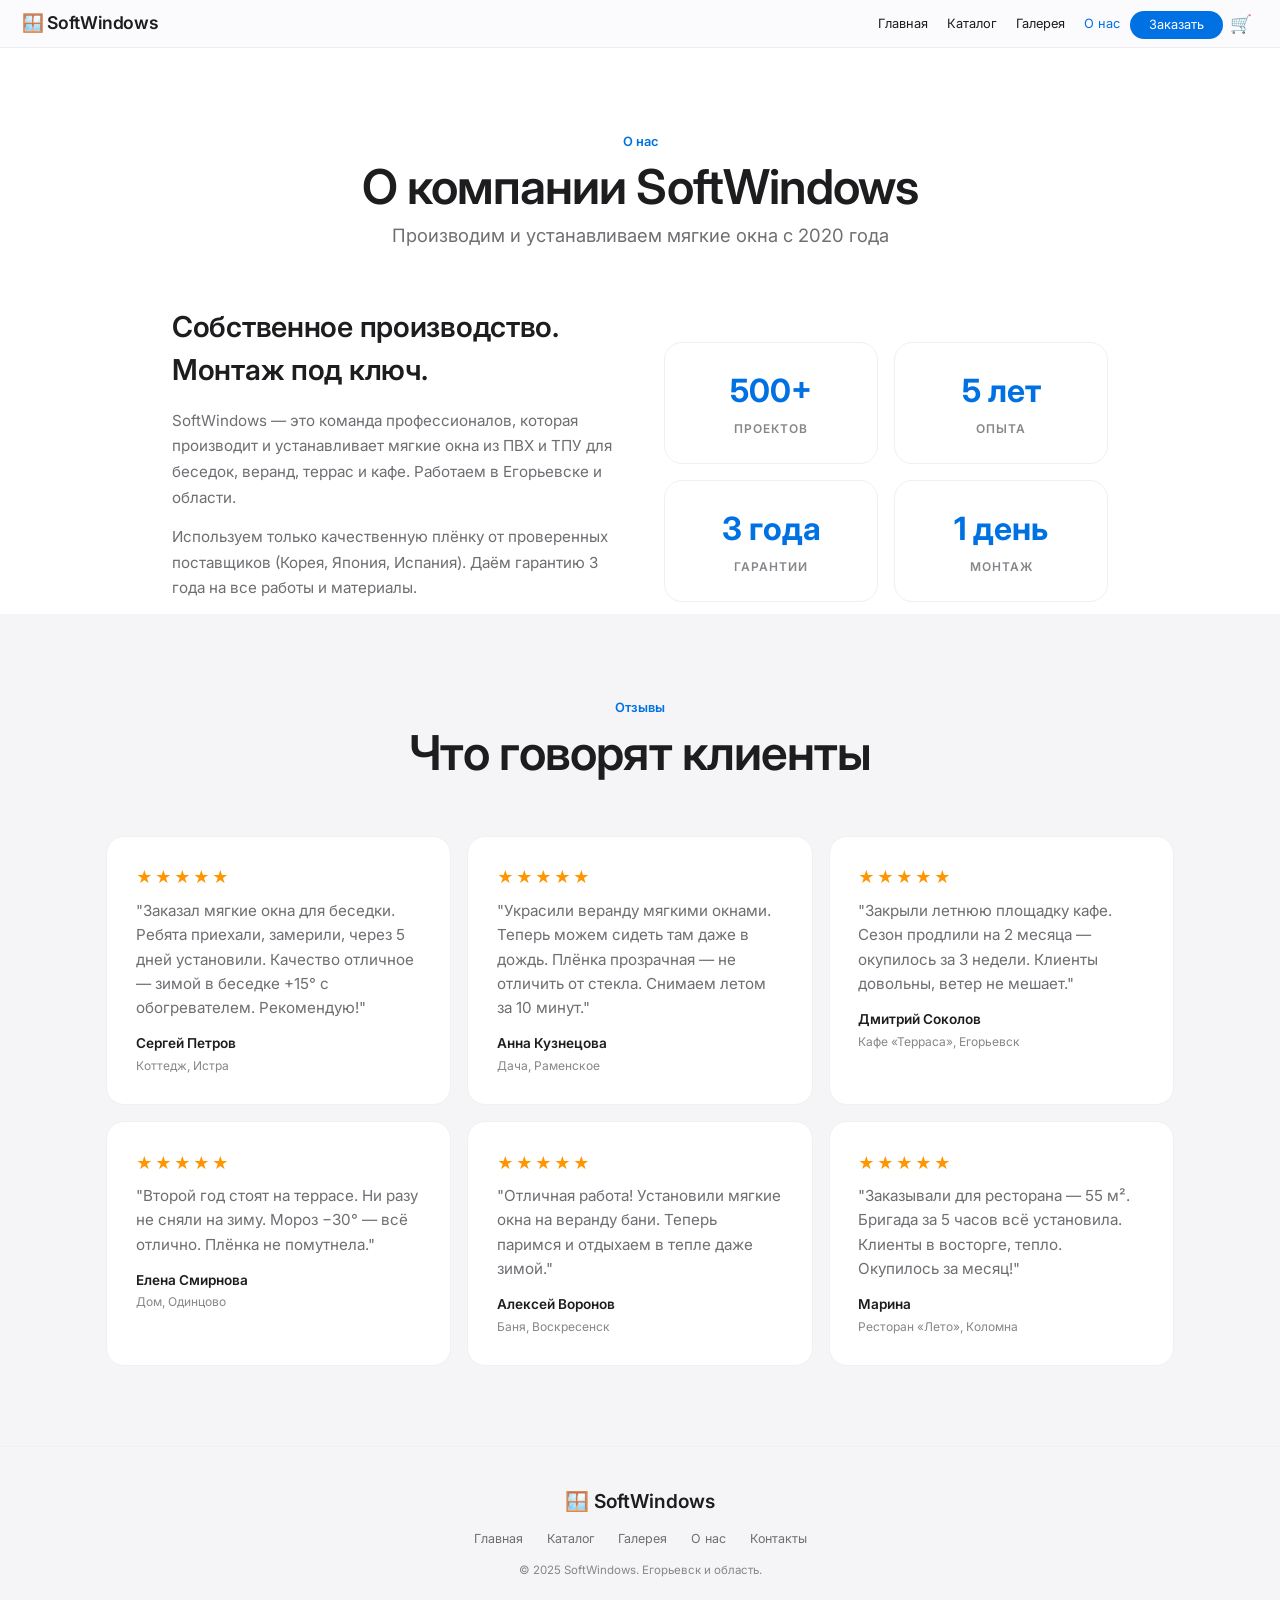
==== about.html @ 047ba8e4 "Add files via upload" ====
<!DOCTYPE html>
<html lang="ru">
<head>
<meta charset="UTF-8">
<meta name="viewport" content="width=device-width, initial-scale=1.0">
<meta name="description" content="SoftWindows — производство и монтаж мягких окон. Егорьевск и область. 5 лет опыта, 500+ проектов.">
<title>О нас — SoftWindows</title>
<link rel="stylesheet" href="css/style.css">
</head>
<body>
<div class="admin-bar" id="adminBar"><span>🔐 Админ</span><button class="abtn" onclick="exportData()">💾 Сохранить</button><button class="abtn" onclick="importData()">📂 Загрузить</button><button class="abtn red" onclick="toggleAdmin()">Выход</button></div>
<nav class="nav" id="navbar">
<div class="nav-logo" onclick="logoClick()">🪟 SoftWindows</div>
<ul class="nav-links" id="navLinks">
<li><a href="index.html" data-page="home">Главная</a></li>
<li><a href="catalog.html" data-page="catalog">Каталог</a></li>
<li><a href="gallery.html" data-page="gallery">Галерея</a></li>
<li><a href="about.html" data-page="about" class="active">О нас</a></li>
<li><a href="contact.html" data-page="contact" class="nav-cta">Заказать</a></li>
<li><button class="cart-icon" onclick="openCart()">🛒<span class="cart-count" id="cartCount">0</span></button></li>
</ul>
<button class="burger" id="burger" onclick="toggleMenu()"><span></span><span></span><span></span></button>
</nav>
<main>
<div class="section-head" style="padding-top:80px">
<p class="section-tag">О нас</p>
<h2 class="section-title">О компании SoftWindows</h2>
<p class="section-sub">Производим и устанавливаем мягкие окна с 2020 года</p>
</div>
<div class="about-container">
<div class="about-text">
<h3>Собственное производство. Монтаж под ключ.</h3>
<p>SoftWindows — это команда профессионалов, которая производит и устанавливает мягкие окна из ПВХ и ТПУ для беседок, веранд, террас и кафе. Работаем в Егорьевске и области.</p>
<p>Используем только качественную плёнку от проверенных поставщиков (Корея, Япония, Испания). Даём гарантию 3 года на все работы и материалы.</p>
</div>
<div class="about-stats">
<div class="stat-card"><span class="stat-number">500+</span><span class="stat-label">Проектов</span></div>
<div class="stat-card"><span class="stat-number">5 лет</span><span class="stat-label">Опыта</span></div>
<div class="stat-card"><span class="stat-number">3 года</span><span class="stat-label">Гарантии</span></div>
<div class="stat-card"><span class="stat-number">1 день</span><span class="stat-label">Монтаж</span></div>
</div>
</div>
<section class="section alt">
<div class="section-head"><p class="section-tag">Отзывы</p><h2 class="section-title">Что говорят клиенты</h2></div>
<div class="test-grid" id="testGrid"></div>
</section>
</main>
<footer>
<div class="footer-logo">🪟 SoftWindows</div>
<ul class="footer-links"><li><a href="index.html">Главная</a></li><li><a href="catalog.html">Каталог</a></li><li><a href="gallery.html">Галерея</a></li><li><a href="about.html">О нас</a></li><li><a href="contact.html">Контакты</a></li></ul>
<p class="footer-copy">© 2025 SoftWindows. Егорьевск и область.</p>
</footer>
<div class="cart-modal" id="cartModal" onclick="closeCartOutside(event)"><div class="cart-panel" onclick="event.stopPropagation()"><div class="cart-header"><h3>🛒 Корзина</h3><button class="cart-close" onclick="closeCart()">✕</button></div><div id="cartItems"></div><div class="cart-total"><span>Итого:</span><span class="cart-total-price" id="cartTotal">0 ₽</span></div><div class="cart-actions"><a href="contact.html" class="btn btn-blue" style="justify-content:center" onclick="closeCart()">Оформить</a><button class="btn btn-outline" style="justify-content:center" onclick="clearCart()">Очистить</button></div></div></div>
<script src="js/data.js"></script><script src="js/app.js"></script><script src="js/components.js"></script>
</body>
</html>
---- css/style.css ----
@import url('https://fonts.googleapis.com/css2?family=Inter:wght@300;400;500;600;700&display=swap');

:root {
    --bg: #ffffff;
    --bg-alt: #f5f5f7;
    --surface: #ffffff;
    --surface-alt: #fafafc;
    --blue: #0071e3;
    --blue-link: #0066cc;
    --blue-hover: #0077ed;
    --text: #1d1d1f;
    --text-secondary: #6e6e73;
    --text-tertiary: #86868b;
    --border: #d2d2d7;
    --border-light: #f0f0f0;
    --radius: 18px;
    --radius-sm: 12px;
    --radius-pill: 980px;
    --shadow: 0 4px 20px rgba(0,0,0,0.06);
    --shadow-lg: 0 12px 40px rgba(0,0,0,0.08);
    --transition: 0.3s cubic-bezier(0.4, 0, 0.6, 1);
}

* { margin: 0; padding: 0; box-sizing: border-box; }
html { scroll-behavior: smooth; }
body { font-family: -apple-system, BlinkMacSystemFont, "SF Pro Display", "SF Pro Text", "Inter", "Helvetica Neue", Helvetica, Arial, sans-serif; background: var(--bg); color: var(--text); line-height: 1.5; overflow-x: hidden; -webkit-font-smoothing: antialiased; }
img { max-width: 100%; }

/* NAV — Apple frosted glass */
.nav { position: fixed; top: 0; left: 0; width: 100%; z-index: 1000; height: 48px; background: rgba(251,251,253,0.8); backdrop-filter: saturate(1.8) blur(20px); -webkit-backdrop-filter: saturate(1.8) blur(20px); border-bottom: 1px solid rgba(0,0,0,0.05); display: flex; align-items: center; justify-content: space-between; padding: 0 22px; transition: all 0.3s; }
.nav-logo { font-size: 1.1rem; font-weight: 600; color: var(--text); text-decoration: none; cursor: pointer; user-select: none; letter-spacing: -0.02em; display: flex; align-items: center; gap: 0.4rem; }
.nav-links { display: flex; list-style: none; gap: 0; align-items: center; }
.nav-links a { color: var(--text); text-decoration: none; font-size: 0.8rem; font-weight: 400; padding: 0 0.6rem; cursor: pointer; transition: color 0.3s; background: none; border: none; font-family: inherit; line-height: 48px; }
.nav-links a:hover { color: var(--text-secondary); }
.nav-links a.active { color: var(--blue); }
.nav-cta { background: var(--blue) !important; color: #fff !important; border-radius: var(--radius-pill) !important; padding: 0.4rem 1.2rem !important; font-weight: 400 !important; line-height: 1.5 !important; transition: background 0.3s !important; }
.nav-cta:hover { background: var(--blue-hover) !important; }
.cart-icon { position: relative; cursor: pointer; font-size: 1.1rem; background: none; border: none; color: var(--text); padding: 0 0.4rem; }
.cart-count { position: absolute; top: -6px; right: -6px; width: 18px; height: 18px; background: var(--blue); color: #fff; border-radius: 50%; font-size: 0.65rem; font-weight: 600; display: none; align-items: center; justify-content: center; }
.cart-count.visible { display: flex; }
.burger { display: none; flex-direction: column; gap: 4px; cursor: pointer; background: none; border: none; }
.burger span { width: 22px; height: 2px; background: var(--text); display: block; border-radius: 1px; transition: 0.3s; }

/* ADMIN BAR */
.admin-bar { display: none; justify-content: center; gap: 0.8rem; padding: 0.5rem 1rem; background: var(--surface-alt); border-bottom: 1px solid var(--blue); flex-wrap: wrap; position: fixed; top: 0; left: 0; right: 0; z-index: 1001; }
.admin-bar.active { display: flex; }
.admin-bar span { font-size: 0.72rem; font-weight: 600; color: var(--blue); display: flex; align-items: center; }
.abtn { padding: 0.35rem 0.9rem; border-radius: var(--radius-pill); border: none; background: var(--blue); color: #fff; font-size: 0.7rem; font-weight: 500; cursor: pointer; font-family: inherit; transition: 0.3s; }
.abtn:hover { background: var(--blue-hover); transform: translateY(-1px); }
.abtn.red { background: #e01e2c; } .abtn.red:hover { background: #c01826; }
body.admin-open .nav { top: 44px; } body.admin-open main { padding-top: 92px; }

/* HERO — Apple style */
.hero { min-height: 100vh; display: flex; align-items: center; justify-content: center; text-align: center; background: var(--bg); padding: 48px 22px 60px; position: relative; overflow: hidden; }
.hero-content { max-width: 980px; z-index: 2; }
.hero h1 { font-size: clamp(2.5rem, 6vw, 5rem); font-weight: 600; letter-spacing: -0.02em; line-height: 1.05; margin-bottom: 0.8rem; }
.hero h1 .accent { color: var(--blue); }
.hero p { font-size: clamp(1.1rem, 2vw, 1.5rem); font-weight: 400; color: var(--text-secondary); max-width: 600px; margin: 0 auto 2rem; line-height: 1.4; }
.hero-btns { display: flex; gap: 1rem; justify-content: center; flex-wrap: wrap; }

/* BUTTONS — Apple pill style */
.btn { display: inline-flex; align-items: center; gap: 0.4rem; padding: 0.7rem 1.6rem; border-radius: var(--radius-pill); font-weight: 400; font-size: 0.95rem; text-decoration: none; cursor: pointer; transition: all 0.3s; border: none; font-family: inherit; }
.btn-blue { background: var(--blue); color: #fff; }
.btn-blue:hover { background: var(--blue-hover); transform: translateY(-1px); }
.btn-outline { background: transparent; color: var(--blue-link); border: 1px solid var(--blue-link); }
.btn-outline:hover { background: var(--blue-link); color: #fff; }
.btn-sm { padding: 0.45rem 1.1rem; font-size: 0.82rem; border-radius: var(--radius-pill); background: var(--blue); color: #fff; border: none; cursor: pointer; font-weight: 400; font-family: inherit; transition: 0.3s; }
.btn-sm:hover { background: var(--blue-hover); transform: translateY(-1px); }
.btn-sm.added { background: #34c759; }
.btn-danger { background: #e01e2c; color: #fff; padding: 0.3rem 0.8rem; font-size: 0.72rem; border: none; border-radius: var(--radius-pill); cursor: pointer; font-weight: 500; font-family: inherit; }
.btn-danger:hover { background: #c01826; }

/* SECTIONS */
main { padding-top: 48px; }
.section { padding: 80px 22px; }
.section.alt { background: var(--bg-alt); }
.section-head { text-align: center; margin-bottom: 56px; }
.section-tag { display: inline-block; font-size: 0.8rem; font-weight: 600; color: var(--blue); margin-bottom: 0.6rem; }
.section-title { font-size: clamp(2rem, 4vw, 3rem); font-weight: 600; letter-spacing: -0.02em; margin-bottom: 0.5rem; line-height: 1.1; }
.section-sub { font-size: 1.15rem; font-weight: 400; color: var(--text-secondary); max-width: 600px; margin: 0 auto; }

/* SERVICES — Apple card grid */
.services-grid { display: grid; grid-template-columns: repeat(auto-fit, minmax(300px, 1fr)); gap: 16px; max-width: 1068px; margin: 0 auto; }
.service-card { background: var(--surface); border-radius: var(--radius); padding: 2rem 1.5rem; transition: transform 0.4s, box-shadow 0.4s; border: 1px solid var(--border-light); }
.service-card:hover { transform: translateY(-4px); box-shadow: var(--shadow-lg); }
.service-icon { font-size: 2.5rem; margin-bottom: 1rem; display: block; }
.service-card h3 { font-size: 1.25rem; font-weight: 600; margin-bottom: 0.4rem; letter-spacing: -0.01em; }
.service-card p { font-size: 0.95rem; color: var(--text-secondary); line-height: 1.5; margin-bottom: 0.8rem; }
.service-price { display: inline-block; color: var(--blue); font-size: 0.95rem; font-weight: 600; }

/* CATALOG */
.catalog-tools { max-width: 1068px; margin: 0 auto 2rem; padding: 0 22px; display: flex; flex-direction: column; align-items: center; gap: 1rem; }
.catalog-filters { display: flex; gap: 0.5rem; justify-content: center; flex-wrap: wrap; }
.filter-btn { padding: 0.4rem 1rem; border-radius: var(--radius-pill); border: 1px solid var(--border); background: var(--surface); color: var(--text); font-size: 0.85rem; font-weight: 500; cursor: pointer; transition: 0.3s; font-family: inherit; }
.filter-btn:hover, .filter-btn.active { background: var(--blue); color: #fff; border-color: var(--blue); }
.catalog-search { width: 100%; max-width: 400px; padding: 0.7rem 1.2rem; border-radius: var(--radius-sm); border: 1px solid var(--border); background: var(--surface); color: var(--text); font-family: inherit; font-size: 0.95rem; transition: 0.3s; }
.catalog-search:focus { outline: none; border-color: var(--blue); box-shadow: 0 0 0 4px rgba(0,113,227,0.1); }
.catalog-grid { display: grid; grid-template-columns: repeat(auto-fill, minmax(260px, 1fr)); gap: 16px; max-width: 1068px; margin: 0 auto; padding: 0 22px 60px; }
.product-card { background: var(--surface); border-radius: var(--radius); overflow: hidden; transition: transform 0.4s, box-shadow 0.4s; display: flex; flex-direction: column; border: 1px solid var(--border-light); position: relative; }
.product-card:hover { transform: translateY(-4px); box-shadow: var(--shadow-lg); }
.product-img { width: 100%; height: 200px; position: relative; overflow: hidden; }
.product-img img { width: 100%; height: 100%; object-fit: cover; transition: 0.5s; }
.product-card:hover .product-img img { transform: scale(1.05); }
.product-img-fallback { width: 100%; height: 100%; display: flex; align-items: center; justify-content: center; font-size: 4rem; background: linear-gradient(135deg, var(--bg-alt), var(--surface-alt)); }
.product-badge { position: absolute; top: 0.8rem; left: 0.8rem; background: var(--blue); color: #fff; font-size: 0.68rem; font-weight: 600; padding: 0.2rem 0.7rem; border-radius: var(--radius-pill); }
.product-body { padding: 1.2rem; flex: 1; display: flex; flex-direction: column; }
.product-cat { font-size: 0.7rem; text-transform: uppercase; letter-spacing: 1px; color: var(--blue); margin-bottom: 0.3rem; font-weight: 600; }
.product-title { font-size: 1.05rem; font-weight: 600; margin-bottom: 0.3rem; letter-spacing: -0.01em; }
.product-desc { font-size: 0.88rem; color: var(--text-secondary); line-height: 1.5; flex: 1; margin-bottom: 0.8rem; }
.product-footer { display: flex; justify-content: space-between; align-items: center; gap: 0.8rem; }
.product-price { font-size: 1.2rem; font-weight: 700; color: var(--text); }
.product-price small { font-size: 0.72rem; color: var(--text-tertiary); font-weight: 400; }
.admin-edit, .admin-delete { position: absolute; top: 0.5rem; width: 28px; height: 28px; border-radius: 50%; color: #fff; border: none; cursor: pointer; font-size: 0.85rem; z-index: 10; display: flex; align-items: center; justify-content: center; transition: 0.2s; }
.admin-edit { right: 2.3rem; background: var(--blue); } .admin-delete { right: 0.5rem; background: #e01e2c; }
.admin-edit:hover, .admin-delete:hover { transform: scale(1.1); }

/* BEFORE/AFTER SLIDER */
.ba-container { max-width: 800px; margin: 0 auto; position: relative; border-radius: var(--radius); overflow: hidden; box-shadow: var(--shadow-lg); aspect-ratio: 4/3; user-select: none; }
.ba-img { position: absolute; top: 0; left: 0; width: 100%; height: 100%; object-fit: cover; pointer-events: none; }
.ba-before { z-index: 1; } .ba-after { z-index: 2; clip-path: inset(0 0 0 50%); }
.ba-handle { position: absolute; top: 0; bottom: 0; left: 50%; width: 3px; background: var(--blue); z-index: 3; cursor: ew-resize; transform: translateX(-50%); }
.ba-handle::after { content: '⇆'; position: absolute; top: 50%; left: 50%; transform: translate(-50%,-50%); background: var(--blue); color: #fff; width: 40px; height: 40px; border-radius: 50%; display: flex; align-items: center; justify-content: center; font-size: 1.1rem; font-weight: 600; box-shadow: 0 4px 12px rgba(0,0,0,0.2); }
.ba-label { position: absolute; top: 1rem; z-index: 4; padding: 0.3rem 0.9rem; border-radius: var(--radius-pill); font-size: 0.75rem; font-weight: 600; }
.ba-label-before { left: 1rem; background: rgba(0,0,0,0.6); color: #fff; }
.ba-label-after { right: 1rem; background: var(--blue); color: #fff; }
.ba-tabs { display: flex; gap: 0.5rem; justify-content: center; margin-bottom: 2rem; flex-wrap: wrap; }
.ba-tab { padding: 0.4rem 1.1rem; border-radius: var(--radius-pill); border: 1px solid var(--border); background: var(--surface); color: var(--text); font-size: 0.85rem; font-weight: 500; cursor: pointer; transition: 0.3s; font-family: inherit; }
.ba-tab.active { background: var(--blue); color: #fff; border-color: var(--blue); }

/* GALLERY */
.gallery-grid { display: grid; grid-template-columns: repeat(auto-fill, minmax(280px, 1fr)); gap: 16px; max-width: 1068px; margin: 0 auto; padding: 0 22px 60px; }
.gallery-item { position: relative; border-radius: var(--radius); overflow: hidden; aspect-ratio: 4/3; cursor: pointer; background: var(--surface); border: 1px solid var(--border-light); transition: 0.4s; }
.gallery-item:hover { transform: scale(1.02); box-shadow: var(--shadow-lg); z-index: 2; }
.gallery-item img { width: 100%; height: 100%; object-fit: cover; transition: 0.5s; }
.gallery-item:hover img { transform: scale(1.08); }
.gallery-overlay { position: absolute; bottom: 0; left: 0; right: 0; padding: 1.2rem; background: linear-gradient(transparent, rgba(0,0,0,0.8)); transform: translateY(100%); transition: 0.4s; }
.gallery-item:hover .gallery-overlay { transform: translateY(0); }
.gallery-overlay h4 { color: #fff; font-size: 1rem; font-weight: 600; }
.gallery-overlay p { color: rgba(255,255,255,0.8); font-size: 0.8rem; margin-top: 0.2rem; }
.gallery-item .admin-delete { top: 0.5rem; right: 0.5rem; }

/* LIGHTBOX */
.lightbox { display: none; position: fixed; top: 0; left: 0; width: 100%; height: 100%; background: rgba(0,0,0,0.92); z-index: 2000; align-items: center; justify-content: center; flex-direction: column; }
.lightbox.active { display: flex; }
.lightbox img { max-width: 90%; max-height: 80vh; border-radius: var(--radius); object-fit: contain; }
.lb-close { position: absolute; top: 1.5rem; right: 1.5rem; font-size: 1.4rem; color: #fff; cursor: pointer; background: rgba(255,255,255,0.1); border: none; width: 44px; height: 44px; border-radius: 50%; display: flex; align-items: center; justify-content: center; transition: 0.3s; }
.lb-close:hover { background: rgba(255,255,255,0.2); }
.lb-cap { color: #fff; margin-top: 1rem; font-size: 1rem; text-align: center; }
.lb-nav { position: absolute; top: 50%; transform: translateY(-50%); font-size: 1.8rem; color: #fff; cursor: pointer; background: rgba(255,255,255,0.08); border: none; width: 44px; height: 44px; border-radius: 50%; display: flex; align-items: center; justify-content: center; transition: 0.3s; }
.lb-nav:hover { background: rgba(255,255,255,0.2); }
.lb-prev { left: 1.5rem; } .lb-next { right: 1.5rem; }

/* CART */
.cart-modal { display: none; position: fixed; top: 0; left: 0; width: 100%; height: 100%; background: rgba(0,0,0,0.5); z-index: 1500; align-items: center; justify-content: flex-end; }
.cart-modal.active { display: flex; }
.cart-panel { width: 100%; max-width: 400px; height: 100%; background: var(--surface); padding: 1.5rem; overflow-y: auto; animation: slideIn 0.3s; }
@keyframes slideIn { from { transform: translateX(100%); } to { transform: translateX(0); } }
.cart-header { display: flex; justify-content: space-between; align-items: center; margin-bottom: 1rem; padding-bottom: 1rem; border-bottom: 1px solid var(--border-light); }
.cart-header h3 { font-size: 1.3rem; font-weight: 600; }
.cart-close { background: none; border: none; font-size: 1.4rem; cursor: pointer; color: var(--text); }
.cart-item { display: flex; gap: 0.8rem; padding: 0.8rem 0; border-bottom: 1px solid var(--border-light); align-items: center; }
.cart-item-fallback { width: 48px; height: 48px; border-radius: 10px; display: flex; align-items: center; justify-content: center; font-size: 1.5rem; flex-shrink: 0; background: var(--bg-alt); }
.cart-item img { width: 48px; height: 48px; border-radius: 10px; object-fit: cover; flex-shrink: 0; }
.cart-item-info { flex: 1; min-width: 0; }
.cart-item-title { font-weight: 600; font-size: 0.85rem; margin-bottom: 0.2rem; white-space: nowrap; overflow: hidden; text-overflow: ellipsis; }
.cart-item-price { color: var(--blue); font-weight: 600; font-size: 0.82rem; }
.cart-empty { text-align: center; color: var(--text-tertiary); padding: 2rem 0; }
.cart-total { display: flex; justify-content: space-between; align-items: center; margin-top: 1rem; padding-top: 1rem; border-top: 2px solid var(--border-light); font-weight: 600; font-size: 1.1rem; }
.cart-total-price { color: var(--blue); font-size: 1.2rem; }
.cart-actions { display: flex; flex-direction: column; gap: 0.7rem; margin-top: 1rem; }

/* PROCESS */
.process-grid { display: grid; grid-template-columns: repeat(auto-fit, minmax(200px, 1fr)); gap: 1rem; max-width: 1068px; margin: 0 auto; }
.process-step { text-align: center; padding: 1.5rem; }
.process-num { width: 48px; height: 48px; border-radius: 50%; background: var(--blue); color: #fff; font-size: 1.2rem; font-weight: 600; display: flex; align-items: center; justify-content: center; margin: 0 auto 0.8rem; }
.process-step h4 { font-size: 1rem; font-weight: 600; margin-bottom: 0.3rem; }
.process-step p { font-size: 0.88rem; color: var(--text-secondary); }

/* CALCULATOR */
.calc-wrap { max-width: 580px; margin: 0 auto; background: var(--surface); border-radius: var(--radius); padding: 2rem; border: 1px solid var(--border-light); box-shadow: var(--shadow); }
.calc-row { margin-bottom: 1.2rem; }
.calc-row label { display: block; font-size: 0.85rem; font-weight: 600; color: var(--text); margin-bottom: 0.3rem; }
.calc-row select, .calc-row input { width: 100%; background: var(--bg-alt); border: 1px solid var(--border); border-radius: var(--radius-sm); padding: 0.7rem 0.9rem; color: var(--text); font-family: inherit; font-size: 0.95rem; transition: 0.3s; }
.calc-row select:focus, .calc-row input:focus { outline: none; border-color: var(--blue); box-shadow: 0 0 0 4px rgba(0,113,227,0.1); }
.calc-row input[type=checkbox] { width: auto; margin-right: 0.5rem; }
.calc-result { background: var(--bg-alt); border-radius: var(--radius-sm); padding: 1.5rem; text-align: center; margin-top: 1rem; }
.calc-result-label { font-size: 0.85rem; color: var(--text-secondary); margin-bottom: 0.3rem; }
.calc-result-price { font-size: 2rem; font-weight: 700; color: var(--blue); }
.calc-result-note { font-size: 0.78rem; color: var(--text-tertiary); margin-top: 0.4rem; }

/* TESTIMONIALS */
.test-grid { display: grid; grid-template-columns: repeat(auto-fit, minmax(280px, 1fr)); gap: 16px; max-width: 1068px; margin: 0 auto; }
.test-card { background: var(--surface); border-radius: var(--radius); padding: 1.8rem; border: 1px solid var(--border-light); transition: 0.3s; }
.test-card:hover { box-shadow: var(--shadow-lg); }
.test-stars { color: #ff9500; font-size: 1rem; margin-bottom: 0.6rem; letter-spacing: 2px; }
.test-text { font-size: 0.95rem; color: var(--text-secondary); line-height: 1.6; margin-bottom: 0.8rem; }
.test-author { color: var(--text); font-weight: 600; font-size: 0.85rem; }
.test-loc { color: var(--text-tertiary); font-size: 0.75rem; margin-top: 0.2rem; }

/* FAQ */
.faq-list { max-width: 680px; margin: 0 auto; }
.faq-item { background: var(--surface); border-radius: var(--radius); margin-bottom: 0.6rem; overflow: hidden; transition: 0.3s; cursor: pointer; border: 1px solid var(--border-light); }
.faq-item:hover { box-shadow: var(--shadow); }
.faq-q { padding: 1rem 1.2rem; font-weight: 600; font-size: 0.95rem; display: flex; justify-content: space-between; align-items: center; }
.faq-q .arrow { color: var(--blue); transition: 0.3s; }
.faq-item.open .arrow { transform: rotate(180deg); }
.faq-a { max-height: 0; overflow: hidden; transition: max-height 0.3s; padding: 0 1.2rem; color: var(--text-secondary); font-size: 0.9rem; line-height: 1.6; }
.faq-item.open .faq-a { max-height: 200px; padding-bottom: 1rem; }

/* CONTACT */
.contact-wrap { max-width: 880px; margin: 0 auto; display: grid; grid-template-columns: 1fr 1fr; gap: 2rem; padding: 0 22px; }
.contact-info h3 { font-size: 1.5rem; font-weight: 600; margin-bottom: 0.8rem; letter-spacing: -0.01em; }
.contact-info p { color: var(--text-secondary); font-size: 0.92rem; line-height: 1.6; margin-bottom: 1.2rem; }
.contact-line { display: flex; align-items: center; gap: 0.7rem; margin-bottom: 0.7rem; font-size: 0.9rem; }
.contact-line .ic { width: 36px; height: 36px; border-radius: 50%; display: flex; align-items: center; justify-content: center; font-size: 1rem; background: var(--bg-alt); flex-shrink: 0; }
.wa-btn { display: inline-flex; align-items: center; gap: 0.4rem; padding: 0.6rem 1.3rem; border-radius: var(--radius-pill); background: #25d366; color: #fff; text-decoration: none; font-size: 0.85rem; font-weight: 500; margin-top: 0.5rem; transition: 0.3s; }
.wa-btn:hover { transform: translateY(-1px); box-shadow: 0 4px 15px rgba(37,211,102,0.3); }
.contact-form { display: flex; flex-direction: column; gap: 0.7rem; background: var(--surface); padding: 1.5rem; border-radius: var(--radius); border: 1px solid var(--border-light); }
.contact-form input, .contact-form textarea { background: var(--bg-alt); border: 1px solid var(--border); border-radius: var(--radius-sm); padding: 0.8rem 1rem; color: var(--text); font-family: inherit; font-size: 0.9rem; transition: 0.3s; resize: vertical; }
.contact-form input:focus, .contact-form textarea:focus { outline: none; border-color: var(--blue); box-shadow: 0 0 0 4px rgba(0,113,227,0.1); }
.contact-form textarea { min-height: 90px; }
.form-ok { display: none; background: rgba(52,199,89,0.1); color: #248a3d; padding: 0.7rem; border-radius: var(--radius-sm); font-weight: 600; text-align: center; font-size: 0.85rem; }
.form-ok.active { display: block; }

/* MODAL */
.modal-overlay { display: none; position: fixed; top: 0; left: 0; width: 100%; height: 100%; background: rgba(0,0,0,0.5); z-index: 3000; align-items: center; justify-content: center; padding: 1rem; }
.modal-overlay.active { display: flex; }
.modal-box { background: var(--surface); border-radius: var(--radius); padding: 2rem; max-width: 450px; width: 100%; max-height: 90vh; overflow-y: auto; animation: modalIn 0.3s; }
@keyframes modalIn { from { transform: scale(0.9); opacity: 0; } to { transform: scale(1); opacity: 1; } }
.modal-box h3 { font-size: 1.3rem; font-weight: 600; margin-bottom: 1rem; letter-spacing: -0.01em; }
.modal-field { margin-bottom: 0.8rem; }
.modal-field label { display: block; font-size: 0.8rem; font-weight: 600; color: var(--text); margin-bottom: 0.2rem; }
.modal-field input, .modal-field textarea { width: 100%; background: var(--bg-alt); border: 1px solid var(--border); border-radius: var(--radius-sm); padding: 0.6rem 0.8rem; color: var(--text); font-family: inherit; font-size: 0.88rem; transition: 0.3s; }
.modal-field input:focus, .modal-field textarea:focus { outline: none; border-color: var(--blue); }
.modal-field textarea { min-height: 60px; resize: vertical; }
.modal-btns { display: flex; gap: 0.7rem; margin-top: 1rem; }
.modal-btns .btn { flex: 1; justify-content: center; }

/* ABOUT */
.about-container { max-width: 980px; margin: 0 auto; display: grid; grid-template-columns: 1fr 1fr; gap: 3rem; align-items: center; padding: 0 22px; }
.about-text h3 { font-size: 1.8rem; font-weight: 600; margin-bottom: 1rem; letter-spacing: -0.01em; }
.about-text p { color: var(--text-secondary); font-size: 0.95rem; line-height: 1.7; margin-bottom: 0.8rem; }
.about-stats { display: grid; grid-template-columns: 1fr 1fr; gap: 1rem; margin-top: 1.5rem; }
.stat-card { background: var(--surface); border-radius: var(--radius); padding: 1.5rem; text-align: center; border: 1px solid var(--border-light); transition: 0.3s; }
.stat-card:hover { box-shadow: var(--shadow); transform: translateY(-3px); }
.stat-number { font-size: 2rem; font-weight: 700; color: var(--blue); display: block; }
.stat-label { font-size: 0.75rem; color: var(--text-tertiary); text-transform: uppercase; letter-spacing: 1px; margin-top: 0.3rem; font-weight: 600; }

/* FOOTER */
footer { background: var(--bg-alt); padding: 2.5rem 22px; text-align: center; border-top: 1px solid var(--border-light); }
.footer-logo { font-size: 1.2rem; font-weight: 600; color: var(--text); margin-bottom: 0.6rem; }
.footer-links { display: flex; gap: 1.5rem; justify-content: center; list-style: none; margin-bottom: 0.8rem; flex-wrap: wrap; }
.footer-links a { color: var(--text-secondary); text-decoration: none; font-size: 0.78rem; transition: color 0.3s; font-weight: 400; cursor: pointer; background: none; border: none; font-family: inherit; }
.footer-links a:hover { color: var(--text); }
.footer-copy { color: var(--text-tertiary); font-size: 0.72rem; }

/* MOBILE */
@media (max-width: 833px) {
    .nav { padding: 0 16px; }
    .nav-links { position: fixed; top: 0; right: -100%; width: 70%; height: 100vh; background: rgba(255,255,255,0.98); backdrop-filter: blur(20px); flex-direction: column; justify-content: center; gap: 1.5rem; transition: right 0.4s; z-index: 1000; box-shadow: -10px 0 40px rgba(0,0,0,0.08); padding: 1.5rem; }
    .nav-links.active { right: 0; }
    .nav-links a { font-size: 1.1rem; line-height: 2; }
    .burger { display: flex; }
    .burger.active span:nth-child(1) { transform: rotate(45deg) translate(5px,5px); }
    .burger.active span:nth-child(2) { opacity: 0; }
    .burger.active span:nth-child(3) { transform: rotate(-45deg) translate(5px,-5px); }
    .contact-wrap, .about-container { grid-template-columns: 1fr; gap: 1.5rem; }
    .hero h1 { font-size: 2.2rem; }
    .catalog-grid, .gallery-grid, .services-grid, .test-grid, .process-grid { grid-template-columns: 1fr 1fr; gap: 12px; }
    .about-stats { grid-template-columns: 1fr 1fr; }
    .section { padding: 60px 16px; }
    .lb-nav { width: 36px; height: 36px; font-size: 1.3rem; } .lb-prev { left: 0.3rem; } .lb-next { right: 0.3rem; }
    .calc-wrap { padding: 1.5rem; }
}
@media (max-width: 480px) {
    .catalog-grid, .gallery-grid, .services-grid, .test-grid, .process-grid { grid-template-columns: 1fr; }
    .hero-btns { flex-direction: column; align-items: center; }
    .btn { width: 100%; justify-content: center; }
    .about-stats { grid-template-columns: 1fr; }
}
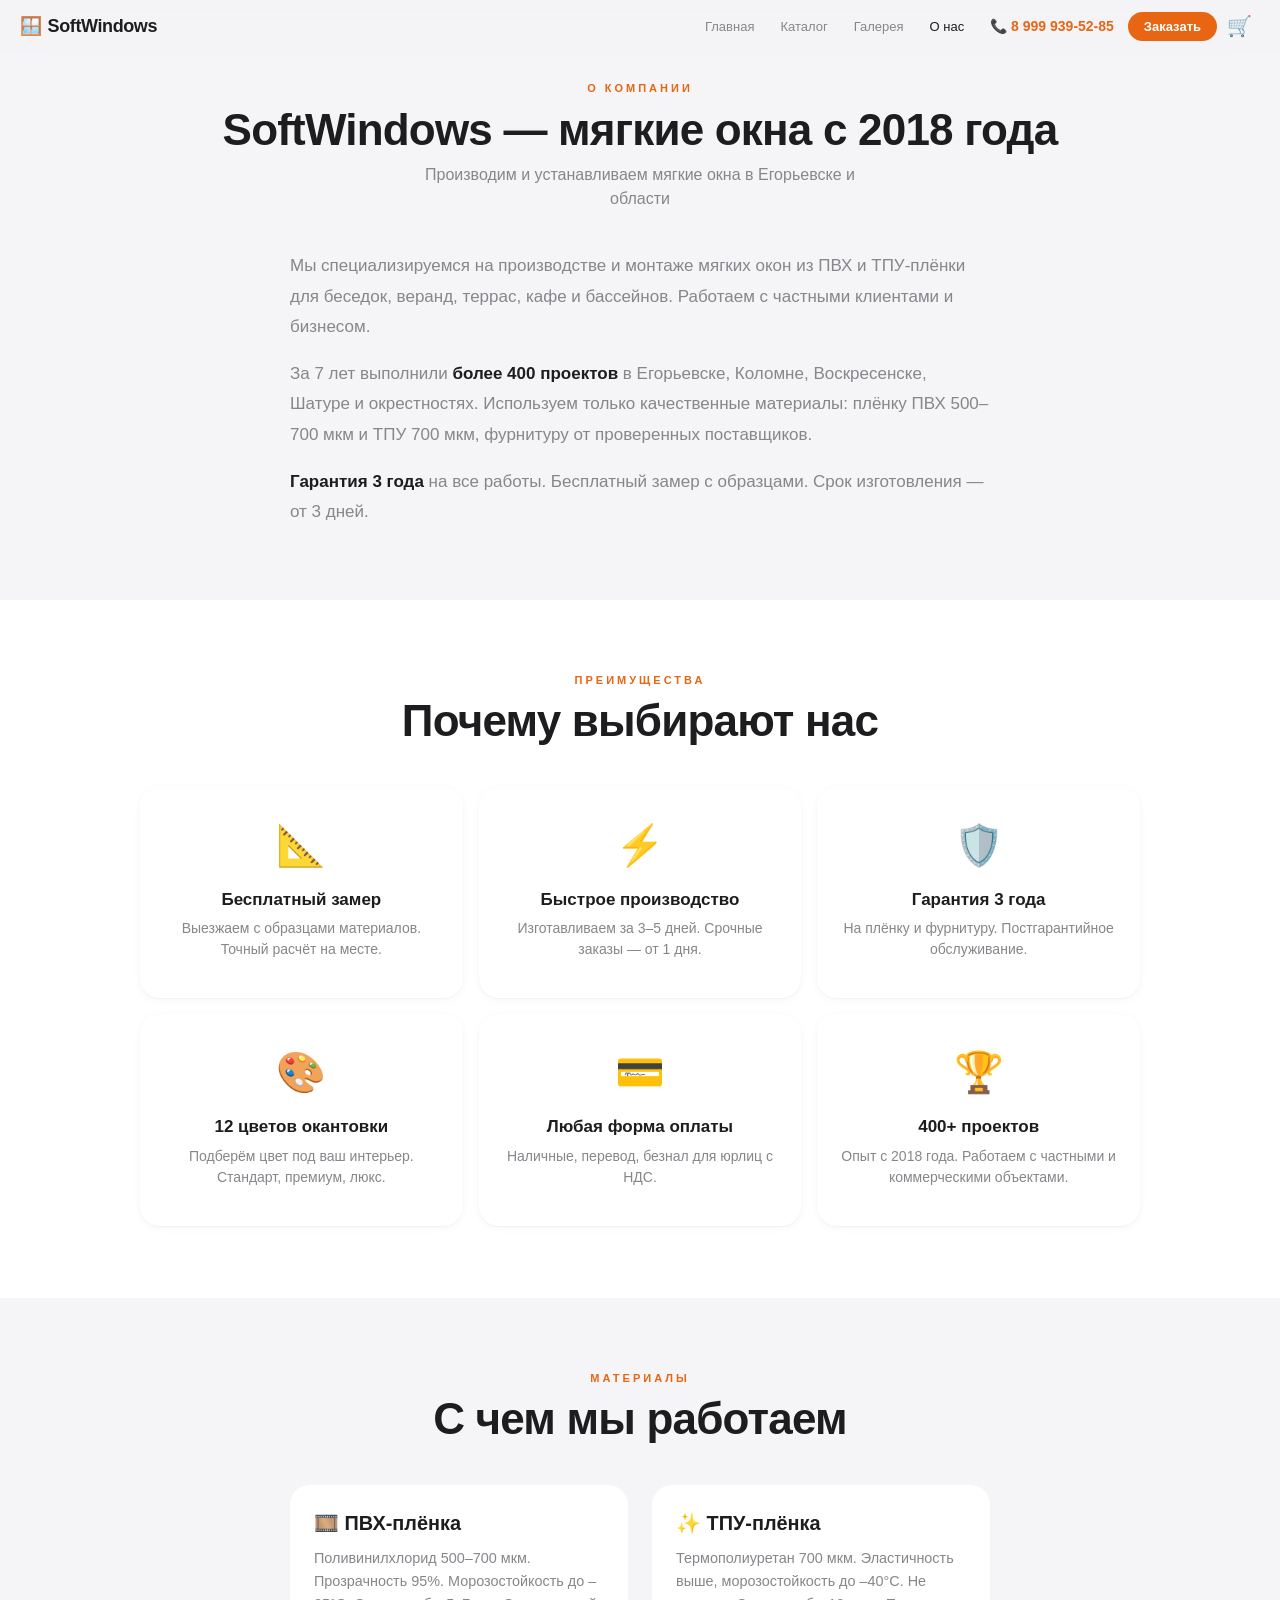
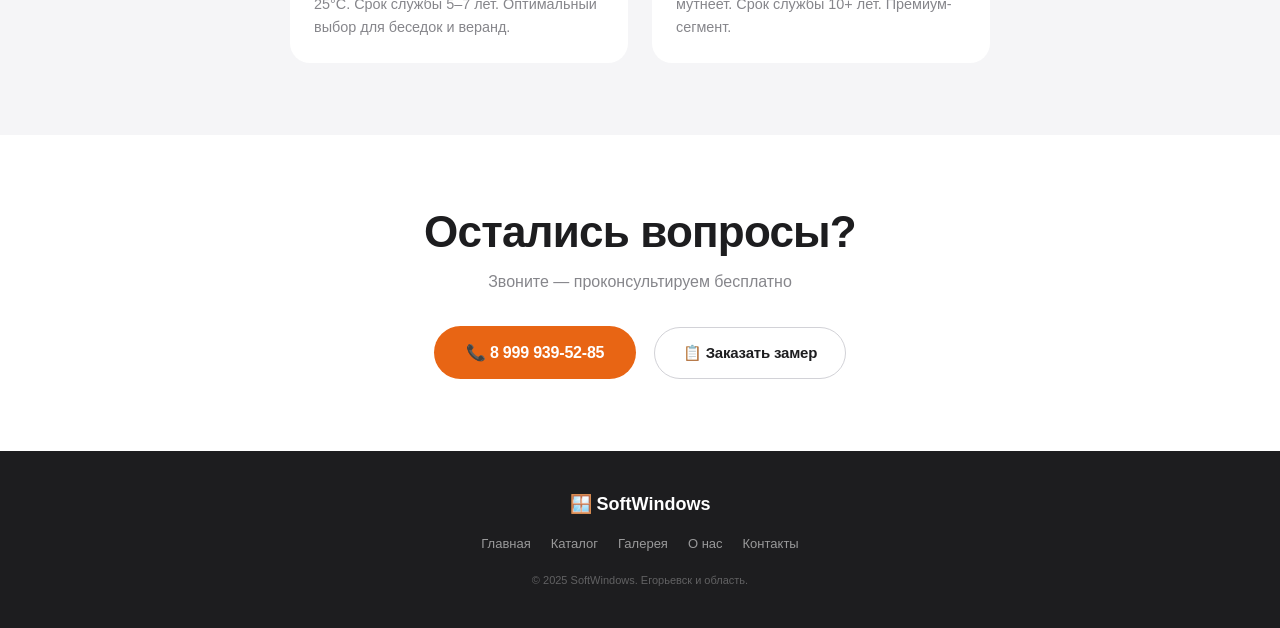
==== commit 4b746531: "Add files via upload" ====
--- a/about.html
+++ b/about.html
@@ -3,54 +3,105 @@
 <head>
 <meta charset="UTF-8">
 <meta name="viewport" content="width=device-width, initial-scale=1.0">
-<meta name="description" content="SoftWindows — производство и монтаж мягких окон. Егорьевск и область. 5 лет опыта, 500+ проектов.">
+<meta name="description" content="О компании SoftWindows: производство и монтаж мягких окон в Егорьевске с 2018 года. Гарантия 3 года.">
 <title>О нас — SoftWindows</title>
 <link rel="stylesheet" href="css/style.css">
 </head>
 <body>
-<div class="admin-bar" id="adminBar"><span>🔐 Админ</span><button class="abtn" onclick="exportData()">💾 Сохранить</button><button class="abtn" onclick="importData()">📂 Загрузить</button><button class="abtn red" onclick="toggleAdmin()">Выход</button></div>
+<div class="admin-bar" id="adminBar">
+    <span>🔐 Админ</span>
+    <button class="abtn" onclick="openProductModal()">+ Товар</button>
+    <button class="abtn" onclick="openGalleryModal()">+ Фото</button>
+    <button class="abtn green" onclick="editAllData()">📝 Всё</button>
+    <button class="abtn" onclick="exportData()">💾 Экспорт</button>
+    <button class="abtn" onclick="importData()">📂 Импорт</button>
+    <button class="abtn red" onclick="adminLogout()">Выход</button>
+</div>
 <nav class="nav" id="navbar">
-<div class="nav-logo" onclick="logoClick()">🪟 SoftWindows</div>
-<ul class="nav-links" id="navLinks">
-<li><a href="index.html" data-page="home">Главная</a></li>
-<li><a href="catalog.html" data-page="catalog">Каталог</a></li>
-<li><a href="gallery.html" data-page="gallery">Галерея</a></li>
-<li><a href="about.html" data-page="about" class="active">О нас</a></li>
-<li><a href="contact.html" data-page="contact" class="nav-cta">Заказать</a></li>
-<li><button class="cart-icon" onclick="openCart()">🛒<span class="cart-count" id="cartCount">0</span></button></li>
-</ul>
-<button class="burger" id="burger" onclick="toggleMenu()"><span></span><span></span><span></span></button>
+    <div class="nav-logo" onclick="if(!isAdmin)adminLogin()"><span class="logo-icon">🪟</span> SoftWindows</div>
+    <ul class="nav-links" id="navLinks">
+        <li><a href="index.html" data-page="home">Главная</a></li>
+        <li><a href="catalog.html" data-page="catalog">Каталог</a></li>
+        <li><a href="gallery.html" data-page="gallery">Галерея</a></li>
+        <li><a href="about.html" data-page="about" class="active">О нас</a></li>
+        <li><a href="tel:+79999395285" class="nav-phone">📞 8 999 939-52-85</a></li>
+        <li><a href="contact.html" data-page="contact" class="nav-cta">Заказать</a></li>
+        <li><button class="cart-icon" onclick="openCart()">🛒<span class="cart-count" id="cartCount">0</span></button></li>
+    </ul>
+    <button class="burger" id="burger" onclick="toggleMenu()"><span></span><span></span><span></span></button>
 </nav>
 <main>
-<div class="section-head" style="padding-top:80px">
-<p class="section-tag">О нас</p>
-<h2 class="section-title">О компании SoftWindows</h2>
-<p class="section-sub">Производим и устанавливаем мягкие окна с 2020 года</p>
-</div>
-<div class="about-container">
-<div class="about-text">
-<h3>Собственное производство. Монтаж под ключ.</h3>
-<p>SoftWindows — это команда профессионалов, которая производит и устанавливает мягкие окна из ПВХ и ТПУ для беседок, веранд, террас и кафе. Работаем в Егорьевске и области.</p>
-<p>Используем только качественную плёнку от проверенных поставщиков (Корея, Япония, Испания). Даём гарантию 3 года на все работы и материалы.</p>
-</div>
-<div class="about-stats">
-<div class="stat-card"><span class="stat-number">500+</span><span class="stat-label">Проектов</span></div>
-<div class="stat-card"><span class="stat-number">5 лет</span><span class="stat-label">Опыта</span></div>
-<div class="stat-card"><span class="stat-number">3 года</span><span class="stat-label">Гарантии</span></div>
-<div class="stat-card"><span class="stat-number">1 день</span><span class="stat-label">Монтаж</span></div>
-</div>
-</div>
-<section class="section alt">
-<div class="section-head"><p class="section-tag">Отзывы</p><h2 class="section-title">Что говорят клиенты</h2></div>
-<div class="test-grid" id="testGrid"></div>
-</section>
+    <section class="section" style="padding-top:80px">
+        <div class="section-head">
+            <p class="section-tag">О компании</p>
+            <h2 class="section-title">SoftWindows — мягкие окна с 2018 года</h2>
+            <p class="section-sub">Производим и устанавливаем мягкие окна в Егорьевске и области</p>
+        </div>
+        <div style="max-width:700px;margin:0 auto;line-height:1.8;color:var(--text-secondary)">
+            <p>Мы специализируемся на производстве и монтаже мягких окон из ПВХ и ТПУ-плёнки для беседок, веранд, террас, кафе и бассейнов. Работаем с частными клиентами и бизнесом.</p>
+            <p style="margin-top:1rem">За 7 лет выполнили <strong style="color:var(--text)">более 400 проектов</strong> в Егорьевске, Коломне, Воскресенске, Шатуре и окрестностях. Используем только качественные материалы: плёнку ПВХ 500–700 мкм и ТПУ 700 мкм, фурнитуру от проверенных поставщиков.</p>
+            <p style="margin-top:1rem"><strong style="color:var(--text)">Гарантия 3 года</strong> на все работы. Бесплатный замер с образцами. Срок изготовления — от 3 дней.</p>
+        </div>
+    </section>
+    <section class="section alt">
+        <div class="section-head">
+            <p class="section-tag">Преимущества</p>
+            <h2 class="section-title">Почему выбирают нас</h2>
+        </div>
+        <div class="services-grid" style="max-width:var(--max-width);margin:0 auto">
+            <div class="service-card"><span class="service-icon">📐</span><h3>Бесплатный замер</h3><p>Выезжаем с образцами материалов. Точный расчёт на месте.</p></div>
+            <div class="service-card"><span class="service-icon">⚡</span><h3>Быстрое производство</h3><p>Изготавливаем за 3–5 дней. Срочные заказы — от 1 дня.</p></div>
+            <div class="service-card"><span class="service-icon">🛡️</span><h3>Гарантия 3 года</h3><p>На плёнку и фурнитуру. Постгарантийное обслуживание.</p></div>
+            <div class="service-card"><span class="service-icon">🎨</span><h3>12 цветов окантовки</h3><p>Подберём цвет под ваш интерьер. Стандарт, премиум, люкс.</p></div>
+            <div class="service-card"><span class="service-icon">💳</span><h3>Любая форма оплаты</h3><p>Наличные, перевод, безнал для юрлиц с НДС.</p></div>
+            <div class="service-card"><span class="service-icon">🏆</span><h3>400+ проектов</h3><p>Опыт с 2018 года. Работаем с частными и коммерческими объектами.</p></div>
+        </div>
+    </section>
+    <section class="section">
+        <div class="section-head">
+            <p class="section-tag">Материалы</p>
+            <h2 class="section-title">С чем мы работаем</h2>
+        </div>
+        <div style="max-width:700px;margin:0 auto;display:grid;grid-template-columns:1fr 1fr;gap:1.5rem">
+            <div style="background:var(--bg-alt);border-radius:var(--radius);padding:1.5rem">
+                <h3 style="margin-bottom:0.5rem">🎞️ ПВХ-плёнка</h3>
+                <p style="color:var(--text-secondary);font-size:0.9rem;line-height:1.6">Поливинилхлорид 500–700 мкм. Прозрачность 95%. Морозостойкость до –25°C. Срок службы 5–7 лет. Оптимальный выбор для беседок и веранд.</p>
+            </div>
+            <div style="background:var(--bg-alt);border-radius:var(--radius);padding:1.5rem">
+                <h3 style="margin-bottom:0.5rem">✨ ТПУ-плёнка</h3>
+                <p style="color:var(--text-secondary);font-size:0.9rem;line-height:1.6">Термополиуретан 700 мкм. Эластичность выше, морозостойкость до –40°C. Не мутнеет. Срок службы 10+ лет. Премиум-сегмент.</p>
+            </div>
+        </div>
+    </section>
+    <section class="section alt" style="text-align:center">
+        <h2 class="section-title" style="margin-bottom:0.8rem">Остались вопросы?</h2>
+        <p class="section-sub" style="margin-bottom:2rem">Звоните — проконсультируем бесплатно</p>
+        <a href="tel:+79999395285" class="btn btn-accent" style="font-size:1rem;padding:0.9rem 2rem">📞 8 999 939-52-85</a>
+        <a href="contact.html" class="btn btn-outline" style="margin-left:0.8rem">📋 Заказать замер</a>
+    </section>
 </main>
 <footer>
-<div class="footer-logo">🪟 SoftWindows</div>
-<ul class="footer-links"><li><a href="index.html">Главная</a></li><li><a href="catalog.html">Каталог</a></li><li><a href="gallery.html">Галерея</a></li><li><a href="about.html">О нас</a></li><li><a href="contact.html">Контакты</a></li></ul>
-<p class="footer-copy">© 2025 SoftWindows. Егорьевск и область.</p>
+    <div class="footer-logo">🪟 SoftWindows</div>
+    <ul class="footer-links">
+        <li><a href="index.html">Главная</a></li><li><a href="catalog.html">Каталог</a></li>
+        <li><a href="gallery.html">Галерея</a></li><li><a href="about.html">О нас</a></li>
+        <li><a href="contact.html">Контакты</a></li>
+    </ul>
+    <p class="footer-copy">© 2025 SoftWindows. Егорьевск и область.</p>
 </footer>
-<div class="cart-modal" id="cartModal" onclick="closeCartOutside(event)"><div class="cart-panel" onclick="event.stopPropagation()"><div class="cart-header"><h3>🛒 Корзина</h3><button class="cart-close" onclick="closeCart()">✕</button></div><div id="cartItems"></div><div class="cart-total"><span>Итого:</span><span class="cart-total-price" id="cartTotal">0 ₽</span></div><div class="cart-actions"><a href="contact.html" class="btn btn-blue" style="justify-content:center" onclick="closeCart()">Оформить</a><button class="btn btn-outline" style="justify-content:center" onclick="clearCart()">Очистить</button></div></div></div>
-<script src="js/data.js"></script><script src="js/app.js"></script><script src="js/components.js"></script>
+<div class="cart-modal" id="cartModal" onclick="closeCartOutside(event)">
+    <div class="cart-panel" onclick="event.stopPropagation()">
+        <div class="cart-header"><h3>🛒 Корзина</h3><button class="cart-close" onclick="closeCart()">✕</button></div>
+        <div id="cartItems"></div>
+        <div class="cart-total"><span>Итого:</span><span class="cart-total-price" id="cartTotal">0 ₽</span></div>
+        <div class="cart-actions">
+            <a href="contact.html" class="btn btn-accent" style="flex:1;justify-content:center" onclick="closeCart()">Оформить</a>
+            <button class="btn btn-outline" style="flex:1;justify-content:center" onclick="clearCart()">Очистить</button>
+        </div>
+    </div>
+</div>
+<script src="js/data.js"></script>
+<script src="js/app.js"></script>
+<script src="js/components.js"></script>
 </body>
 </html>
--- a/css/style.css
+++ b/css/style.css
@@ -1,280 +1,316 @@
-@import url('https://fonts.googleapis.com/css2?family=Inter:wght@300;400;500;600;700&display=swap');
-
+/* ===== SOFTWINDOWS — APPLE MINIMAL ===== */
 :root {
-    --bg: #ffffff;
-    --bg-alt: #f5f5f7;
-    --surface: #ffffff;
-    --surface-alt: #fafafc;
-    --blue: #0071e3;
-    --blue-link: #0066cc;
-    --blue-hover: #0077ed;
+    --bg: #f5f5f7;
+    --bg-alt: #ffffff;
     --text: #1d1d1f;
-    --text-secondary: #6e6e73;
-    --text-tertiary: #86868b;
-    --border: #d2d2d7;
-    --border-light: #f0f0f0;
-    --radius: 18px;
-    --radius-sm: 12px;
-    --radius-pill: 980px;
-    --shadow: 0 4px 20px rgba(0,0,0,0.06);
-    --shadow-lg: 0 12px 40px rgba(0,0,0,0.08);
-    --transition: 0.3s cubic-bezier(0.4, 0, 0.6, 1);
+    --text-secondary: #86868b;
+    --text-tertiary: #aeaeb2;
+    --accent: #e86514;
+    --accent-hover: #c85210;
+    --accent-light: rgba(232,101,20,0.06);
+    --green: #2d8c4a;
+    --red: #d32f2f;
+    --gold: #f5a623;
+    --card-bg: #ffffff;
+    --card-shadow: 0 1px 2px rgba(0,0,0,0.04), 0 2px 8px rgba(0,0,0,0.04);
+    --card-shadow-hover: 0 2px 4px rgba(0,0,0,0.06), 0 8px 24px rgba(0,0,0,0.08);
+    --radius: 20px;
+    --radius-sm: 14px;
+    --radius-xs: 8px;
+    --nav-height: 52px;
+    --max-width: 1000px;
+    --font: 'Inter', -apple-system, BlinkMacSystemFont, 'Segoe UI', Roboto, sans-serif;
+    --transition: 0.35s cubic-bezier(0.25, 0.1, 0.25, 1);
 }
 
-* { margin: 0; padding: 0; box-sizing: border-box; }
-html { scroll-behavior: smooth; }
-body { font-family: -apple-system, BlinkMacSystemFont, "SF Pro Display", "SF Pro Text", "Inter", "Helvetica Neue", Helvetica, Arial, sans-serif; background: var(--bg); color: var(--text); line-height: 1.5; overflow-x: hidden; -webkit-font-smoothing: antialiased; }
-img { max-width: 100%; }
-
-/* NAV — Apple frosted glass */
-.nav { position: fixed; top: 0; left: 0; width: 100%; z-index: 1000; height: 48px; background: rgba(251,251,253,0.8); backdrop-filter: saturate(1.8) blur(20px); -webkit-backdrop-filter: saturate(1.8) blur(20px); border-bottom: 1px solid rgba(0,0,0,0.05); display: flex; align-items: center; justify-content: space-between; padding: 0 22px; transition: all 0.3s; }
-.nav-logo { font-size: 1.1rem; font-weight: 600; color: var(--text); text-decoration: none; cursor: pointer; user-select: none; letter-spacing: -0.02em; display: flex; align-items: center; gap: 0.4rem; }
-.nav-links { display: flex; list-style: none; gap: 0; align-items: center; }
-.nav-links a { color: var(--text); text-decoration: none; font-size: 0.8rem; font-weight: 400; padding: 0 0.6rem; cursor: pointer; transition: color 0.3s; background: none; border: none; font-family: inherit; line-height: 48px; }
-.nav-links a:hover { color: var(--text-secondary); }
-.nav-links a.active { color: var(--blue); }
-.nav-cta { background: var(--blue) !important; color: #fff !important; border-radius: var(--radius-pill) !important; padding: 0.4rem 1.2rem !important; font-weight: 400 !important; line-height: 1.5 !important; transition: background 0.3s !important; }
-.nav-cta:hover { background: var(--blue-hover) !important; }
-.cart-icon { position: relative; cursor: pointer; font-size: 1.1rem; background: none; border: none; color: var(--text); padding: 0 0.4rem; }
-.cart-count { position: absolute; top: -6px; right: -6px; width: 18px; height: 18px; background: var(--blue); color: #fff; border-radius: 50%; font-size: 0.65rem; font-weight: 600; display: none; align-items: center; justify-content: center; }
-.cart-count.visible { display: flex; }
-.burger { display: none; flex-direction: column; gap: 4px; cursor: pointer; background: none; border: none; }
-.burger span { width: 22px; height: 2px; background: var(--text); display: block; border-radius: 1px; transition: 0.3s; }
-
-/* ADMIN BAR */
-.admin-bar { display: none; justify-content: center; gap: 0.8rem; padding: 0.5rem 1rem; background: var(--surface-alt); border-bottom: 1px solid var(--blue); flex-wrap: wrap; position: fixed; top: 0; left: 0; right: 0; z-index: 1001; }
-.admin-bar.active { display: flex; }
-.admin-bar span { font-size: 0.72rem; font-weight: 600; color: var(--blue); display: flex; align-items: center; }
-.abtn { padding: 0.35rem 0.9rem; border-radius: var(--radius-pill); border: none; background: var(--blue); color: #fff; font-size: 0.7rem; font-weight: 500; cursor: pointer; font-family: inherit; transition: 0.3s; }
-.abtn:hover { background: var(--blue-hover); transform: translateY(-1px); }
-.abtn.red { background: #e01e2c; } .abtn.red:hover { background: #c01826; }
-body.admin-open .nav { top: 44px; } body.admin-open main { padding-top: 92px; }
-
-/* HERO — Apple style */
-.hero { min-height: 100vh; display: flex; align-items: center; justify-content: center; text-align: center; background: var(--bg); padding: 48px 22px 60px; position: relative; overflow: hidden; }
-.hero-content { max-width: 980px; z-index: 2; }
-.hero h1 { font-size: clamp(2.5rem, 6vw, 5rem); font-weight: 600; letter-spacing: -0.02em; line-height: 1.05; margin-bottom: 0.8rem; }
-.hero h1 .accent { color: var(--blue); }
-.hero p { font-size: clamp(1.1rem, 2vw, 1.5rem); font-weight: 400; color: var(--text-secondary); max-width: 600px; margin: 0 auto 2rem; line-height: 1.4; }
-.hero-btns { display: flex; gap: 1rem; justify-content: center; flex-wrap: wrap; }
-
-/* BUTTONS — Apple pill style */
-.btn { display: inline-flex; align-items: center; gap: 0.4rem; padding: 0.7rem 1.6rem; border-radius: var(--radius-pill); font-weight: 400; font-size: 0.95rem; text-decoration: none; cursor: pointer; transition: all 0.3s; border: none; font-family: inherit; }
-.btn-blue { background: var(--blue); color: #fff; }
-.btn-blue:hover { background: var(--blue-hover); transform: translateY(-1px); }
-.btn-outline { background: transparent; color: var(--blue-link); border: 1px solid var(--blue-link); }
-.btn-outline:hover { background: var(--blue-link); color: #fff; }
-.btn-sm { padding: 0.45rem 1.1rem; font-size: 0.82rem; border-radius: var(--radius-pill); background: var(--blue); color: #fff; border: none; cursor: pointer; font-weight: 400; font-family: inherit; transition: 0.3s; }
-.btn-sm:hover { background: var(--blue-hover); transform: translateY(-1px); }
-.btn-sm.added { background: #34c759; }
-.btn-danger { background: #e01e2c; color: #fff; padding: 0.3rem 0.8rem; font-size: 0.72rem; border: none; border-radius: var(--radius-pill); cursor: pointer; font-weight: 500; font-family: inherit; }
-.btn-danger:hover { background: #c01826; }
-
-/* SECTIONS */
-main { padding-top: 48px; }
-.section { padding: 80px 22px; }
-.section.alt { background: var(--bg-alt); }
-.section-head { text-align: center; margin-bottom: 56px; }
-.section-tag { display: inline-block; font-size: 0.8rem; font-weight: 600; color: var(--blue); margin-bottom: 0.6rem; }
-.section-title { font-size: clamp(2rem, 4vw, 3rem); font-weight: 600; letter-spacing: -0.02em; margin-bottom: 0.5rem; line-height: 1.1; }
-.section-sub { font-size: 1.15rem; font-weight: 400; color: var(--text-secondary); max-width: 600px; margin: 0 auto; }
-
-/* SERVICES — Apple card grid */
-.services-grid { display: grid; grid-template-columns: repeat(auto-fit, minmax(300px, 1fr)); gap: 16px; max-width: 1068px; margin: 0 auto; }
-.service-card { background: var(--surface); border-radius: var(--radius); padding: 2rem 1.5rem; transition: transform 0.4s, box-shadow 0.4s; border: 1px solid var(--border-light); }
-.service-card:hover { transform: translateY(-4px); box-shadow: var(--shadow-lg); }
-.service-icon { font-size: 2.5rem; margin-bottom: 1rem; display: block; }
-.service-card h3 { font-size: 1.25rem; font-weight: 600; margin-bottom: 0.4rem; letter-spacing: -0.01em; }
-.service-card p { font-size: 0.95rem; color: var(--text-secondary); line-height: 1.5; margin-bottom: 0.8rem; }
-.service-price { display: inline-block; color: var(--blue); font-size: 0.95rem; font-weight: 600; }
-
-/* CATALOG */
-.catalog-tools { max-width: 1068px; margin: 0 auto 2rem; padding: 0 22px; display: flex; flex-direction: column; align-items: center; gap: 1rem; }
-.catalog-filters { display: flex; gap: 0.5rem; justify-content: center; flex-wrap: wrap; }
-.filter-btn { padding: 0.4rem 1rem; border-radius: var(--radius-pill); border: 1px solid var(--border); background: var(--surface); color: var(--text); font-size: 0.85rem; font-weight: 500; cursor: pointer; transition: 0.3s; font-family: inherit; }
-.filter-btn:hover, .filter-btn.active { background: var(--blue); color: #fff; border-color: var(--blue); }
-.catalog-search { width: 100%; max-width: 400px; padding: 0.7rem 1.2rem; border-radius: var(--radius-sm); border: 1px solid var(--border); background: var(--surface); color: var(--text); font-family: inherit; font-size: 0.95rem; transition: 0.3s; }
-.catalog-search:focus { outline: none; border-color: var(--blue); box-shadow: 0 0 0 4px rgba(0,113,227,0.1); }
-.catalog-grid { display: grid; grid-template-columns: repeat(auto-fill, minmax(260px, 1fr)); gap: 16px; max-width: 1068px; margin: 0 auto; padding: 0 22px 60px; }
-.product-card { background: var(--surface); border-radius: var(--radius); overflow: hidden; transition: transform 0.4s, box-shadow 0.4s; display: flex; flex-direction: column; border: 1px solid var(--border-light); position: relative; }
-.product-card:hover { transform: translateY(-4px); box-shadow: var(--shadow-lg); }
-.product-img { width: 100%; height: 200px; position: relative; overflow: hidden; }
-.product-img img { width: 100%; height: 100%; object-fit: cover; transition: 0.5s; }
-.product-card:hover .product-img img { transform: scale(1.05); }
-.product-img-fallback { width: 100%; height: 100%; display: flex; align-items: center; justify-content: center; font-size: 4rem; background: linear-gradient(135deg, var(--bg-alt), var(--surface-alt)); }
-.product-badge { position: absolute; top: 0.8rem; left: 0.8rem; background: var(--blue); color: #fff; font-size: 0.68rem; font-weight: 600; padding: 0.2rem 0.7rem; border-radius: var(--radius-pill); }
-.product-body { padding: 1.2rem; flex: 1; display: flex; flex-direction: column; }
-.product-cat { font-size: 0.7rem; text-transform: uppercase; letter-spacing: 1px; color: var(--blue); margin-bottom: 0.3rem; font-weight: 600; }
-.product-title { font-size: 1.05rem; font-weight: 600; margin-bottom: 0.3rem; letter-spacing: -0.01em; }
-.product-desc { font-size: 0.88rem; color: var(--text-secondary); line-height: 1.5; flex: 1; margin-bottom: 0.8rem; }
-.product-footer { display: flex; justify-content: space-between; align-items: center; gap: 0.8rem; }
-.product-price { font-size: 1.2rem; font-weight: 700; color: var(--text); }
-.product-price small { font-size: 0.72rem; color: var(--text-tertiary); font-weight: 400; }
-.admin-edit, .admin-delete { position: absolute; top: 0.5rem; width: 28px; height: 28px; border-radius: 50%; color: #fff; border: none; cursor: pointer; font-size: 0.85rem; z-index: 10; display: flex; align-items: center; justify-content: center; transition: 0.2s; }
-.admin-edit { right: 2.3rem; background: var(--blue); } .admin-delete { right: 0.5rem; background: #e01e2c; }
-.admin-edit:hover, .admin-delete:hover { transform: scale(1.1); }
-
-/* BEFORE/AFTER SLIDER */
-.ba-container { max-width: 800px; margin: 0 auto; position: relative; border-radius: var(--radius); overflow: hidden; box-shadow: var(--shadow-lg); aspect-ratio: 4/3; user-select: none; }
-.ba-img { position: absolute; top: 0; left: 0; width: 100%; height: 100%; object-fit: cover; pointer-events: none; }
-.ba-before { z-index: 1; } .ba-after { z-index: 2; clip-path: inset(0 0 0 50%); }
-.ba-handle { position: absolute; top: 0; bottom: 0; left: 50%; width: 3px; background: var(--blue); z-index: 3; cursor: ew-resize; transform: translateX(-50%); }
-.ba-handle::after { content: '⇆'; position: absolute; top: 50%; left: 50%; transform: translate(-50%,-50%); background: var(--blue); color: #fff; width: 40px; height: 40px; border-radius: 50%; display: flex; align-items: center; justify-content: center; font-size: 1.1rem; font-weight: 600; box-shadow: 0 4px 12px rgba(0,0,0,0.2); }
-.ba-label { position: absolute; top: 1rem; z-index: 4; padding: 0.3rem 0.9rem; border-radius: var(--radius-pill); font-size: 0.75rem; font-weight: 600; }
-.ba-label-before { left: 1rem; background: rgba(0,0,0,0.6); color: #fff; }
-.ba-label-after { right: 1rem; background: var(--blue); color: #fff; }
-.ba-tabs { display: flex; gap: 0.5rem; justify-content: center; margin-bottom: 2rem; flex-wrap: wrap; }
-.ba-tab { padding: 0.4rem 1.1rem; border-radius: var(--radius-pill); border: 1px solid var(--border); background: var(--surface); color: var(--text); font-size: 0.85rem; font-weight: 500; cursor: pointer; transition: 0.3s; font-family: inherit; }
-.ba-tab.active { background: var(--blue); color: #fff; border-color: var(--blue); }
-
-/* GALLERY */
-.gallery-grid { display: grid; grid-template-columns: repeat(auto-fill, minmax(280px, 1fr)); gap: 16px; max-width: 1068px; margin: 0 auto; padding: 0 22px 60px; }
-.gallery-item { position: relative; border-radius: var(--radius); overflow: hidden; aspect-ratio: 4/3; cursor: pointer; background: var(--surface); border: 1px solid var(--border-light); transition: 0.4s; }
-.gallery-item:hover { transform: scale(1.02); box-shadow: var(--shadow-lg); z-index: 2; }
-.gallery-item img { width: 100%; height: 100%; object-fit: cover; transition: 0.5s; }
-.gallery-item:hover img { transform: scale(1.08); }
-.gallery-overlay { position: absolute; bottom: 0; left: 0; right: 0; padding: 1.2rem; background: linear-gradient(transparent, rgba(0,0,0,0.8)); transform: translateY(100%); transition: 0.4s; }
-.gallery-item:hover .gallery-overlay { transform: translateY(0); }
-.gallery-overlay h4 { color: #fff; font-size: 1rem; font-weight: 600; }
-.gallery-overlay p { color: rgba(255,255,255,0.8); font-size: 0.8rem; margin-top: 0.2rem; }
-.gallery-item .admin-delete { top: 0.5rem; right: 0.5rem; }
-
-/* LIGHTBOX */
-.lightbox { display: none; position: fixed; top: 0; left: 0; width: 100%; height: 100%; background: rgba(0,0,0,0.92); z-index: 2000; align-items: center; justify-content: center; flex-direction: column; }
-.lightbox.active { display: flex; }
-.lightbox img { max-width: 90%; max-height: 80vh; border-radius: var(--radius); object-fit: contain; }
-.lb-close { position: absolute; top: 1.5rem; right: 1.5rem; font-size: 1.4rem; color: #fff; cursor: pointer; background: rgba(255,255,255,0.1); border: none; width: 44px; height: 44px; border-radius: 50%; display: flex; align-items: center; justify-content: center; transition: 0.3s; }
-.lb-close:hover { background: rgba(255,255,255,0.2); }
-.lb-cap { color: #fff; margin-top: 1rem; font-size: 1rem; text-align: center; }
-.lb-nav { position: absolute; top: 50%; transform: translateY(-50%); font-size: 1.8rem; color: #fff; cursor: pointer; background: rgba(255,255,255,0.08); border: none; width: 44px; height: 44px; border-radius: 50%; display: flex; align-items: center; justify-content: center; transition: 0.3s; }
-.lb-nav:hover { background: rgba(255,255,255,0.2); }
-.lb-prev { left: 1.5rem; } .lb-next { right: 1.5rem; }
-
-/* CART */
-.cart-modal { display: none; position: fixed; top: 0; left: 0; width: 100%; height: 100%; background: rgba(0,0,0,0.5); z-index: 1500; align-items: center; justify-content: flex-end; }
-.cart-modal.active { display: flex; }
-.cart-panel { width: 100%; max-width: 400px; height: 100%; background: var(--surface); padding: 1.5rem; overflow-y: auto; animation: slideIn 0.3s; }
-@keyframes slideIn { from { transform: translateX(100%); } to { transform: translateX(0); } }
-.cart-header { display: flex; justify-content: space-between; align-items: center; margin-bottom: 1rem; padding-bottom: 1rem; border-bottom: 1px solid var(--border-light); }
-.cart-header h3 { font-size: 1.3rem; font-weight: 600; }
-.cart-close { background: none; border: none; font-size: 1.4rem; cursor: pointer; color: var(--text); }
-.cart-item { display: flex; gap: 0.8rem; padding: 0.8rem 0; border-bottom: 1px solid var(--border-light); align-items: center; }
-.cart-item-fallback { width: 48px; height: 48px; border-radius: 10px; display: flex; align-items: center; justify-content: center; font-size: 1.5rem; flex-shrink: 0; background: var(--bg-alt); }
-.cart-item img { width: 48px; height: 48px; border-radius: 10px; object-fit: cover; flex-shrink: 0; }
-.cart-item-info { flex: 1; min-width: 0; }
-.cart-item-title { font-weight: 600; font-size: 0.85rem; margin-bottom: 0.2rem; white-space: nowrap; overflow: hidden; text-overflow: ellipsis; }
-.cart-item-price { color: var(--blue); font-weight: 600; font-size: 0.82rem; }
-.cart-empty { text-align: center; color: var(--text-tertiary); padding: 2rem 0; }
-.cart-total { display: flex; justify-content: space-between; align-items: center; margin-top: 1rem; padding-top: 1rem; border-top: 2px solid var(--border-light); font-weight: 600; font-size: 1.1rem; }
-.cart-total-price { color: var(--blue); font-size: 1.2rem; }
-.cart-actions { display: flex; flex-direction: column; gap: 0.7rem; margin-top: 1rem; }
-
-/* PROCESS */
-.process-grid { display: grid; grid-template-columns: repeat(auto-fit, minmax(200px, 1fr)); gap: 1rem; max-width: 1068px; margin: 0 auto; }
-.process-step { text-align: center; padding: 1.5rem; }
-.process-num { width: 48px; height: 48px; border-radius: 50%; background: var(--blue); color: #fff; font-size: 1.2rem; font-weight: 600; display: flex; align-items: center; justify-content: center; margin: 0 auto 0.8rem; }
-.process-step h4 { font-size: 1rem; font-weight: 600; margin-bottom: 0.3rem; }
-.process-step p { font-size: 0.88rem; color: var(--text-secondary); }
-
-/* CALCULATOR */
-.calc-wrap { max-width: 580px; margin: 0 auto; background: var(--surface); border-radius: var(--radius); padding: 2rem; border: 1px solid var(--border-light); box-shadow: var(--shadow); }
-.calc-row { margin-bottom: 1.2rem; }
-.calc-row label { display: block; font-size: 0.85rem; font-weight: 600; color: var(--text); margin-bottom: 0.3rem; }
-.calc-row select, .calc-row input { width: 100%; background: var(--bg-alt); border: 1px solid var(--border); border-radius: var(--radius-sm); padding: 0.7rem 0.9rem; color: var(--text); font-family: inherit; font-size: 0.95rem; transition: 0.3s; }
-.calc-row select:focus, .calc-row input:focus { outline: none; border-color: var(--blue); box-shadow: 0 0 0 4px rgba(0,113,227,0.1); }
-.calc-row input[type=checkbox] { width: auto; margin-right: 0.5rem; }
-.calc-result { background: var(--bg-alt); border-radius: var(--radius-sm); padding: 1.5rem; text-align: center; margin-top: 1rem; }
-.calc-result-label { font-size: 0.85rem; color: var(--text-secondary); margin-bottom: 0.3rem; }
-.calc-result-price { font-size: 2rem; font-weight: 700; color: var(--blue); }
-.calc-result-note { font-size: 0.78rem; color: var(--text-tertiary); margin-top: 0.4rem; }
-
-/* TESTIMONIALS */
-.test-grid { display: grid; grid-template-columns: repeat(auto-fit, minmax(280px, 1fr)); gap: 16px; max-width: 1068px; margin: 0 auto; }
-.test-card { background: var(--surface); border-radius: var(--radius); padding: 1.8rem; border: 1px solid var(--border-light); transition: 0.3s; }
-.test-card:hover { box-shadow: var(--shadow-lg); }
-.test-stars { color: #ff9500; font-size: 1rem; margin-bottom: 0.6rem; letter-spacing: 2px; }
-.test-text { font-size: 0.95rem; color: var(--text-secondary); line-height: 1.6; margin-bottom: 0.8rem; }
-.test-author { color: var(--text); font-weight: 600; font-size: 0.85rem; }
-.test-loc { color: var(--text-tertiary); font-size: 0.75rem; margin-top: 0.2rem; }
+*,*::before,*::after{box-sizing:border-box;margin:0;padding:0}
+html{scroll-behavior:smooth;-webkit-text-size-adjust:100%}
+body{font-family:var(--font);color:var(--text);background:var(--bg);line-height:1.5;overflow-x:hidden;min-height:100vh;-webkit-font-smoothing:antialiased;font-size:17px}
+img{max-width:100%;height:auto;display:block}
+a{color:inherit;text-decoration:none}
+button{cursor:pointer;font-family:inherit;border:none;background:none;font-size:inherit}
+input,select,textarea{font-family:inherit;font-size:inherit}
+ul{list-style:none}
+
+/* Админ-бар */
+.admin-bar{display:none;position:fixed;top:0;left:0;right:0;z-index:100000;background:#1d1d1f;color:#fff;padding:6px 16px;font-size:12px;align-items:center;gap:6px;flex-wrap:wrap}
+.admin-bar.show{display:flex}
+.abtn{background:rgba(255,255,255,0.1);color:#fff;padding:4px 10px;border-radius:5px;font-size:11px;transition:var(--transition)}
+.abtn:hover{background:rgba(255,255,255,0.2)}
+.abtn.red{background:rgba(211,47,47,0.4)}.abtn.red:hover{background:rgba(211,47,47,0.6)}
+.abtn.green{background:rgba(45,140,74,0.4)}.abtn.green:hover{background:rgba(45,140,74,0.6)}
+
+/* Нав */
+.nav{position:fixed;top:0;left:0;right:0;z-index:1000;height:var(--nav-height);background:rgba(245,245,247,0.82);backdrop-filter:blur(20px);-webkit-backdrop-filter:blur(20px);display:flex;align-items:center;justify-content:space-between;padding:0 20px}
+.admin-bar.show~.nav{top:30px}
+.nav-logo{font-weight:700;font-size:18px;cursor:pointer;letter-spacing:-0.4px;display:flex;align-items:center;gap:6px;color:var(--text)}
+.nav-links{display:flex;align-items:center;gap:2px}
+.nav-links a{font-size:13px;padding:6px 12px;border-radius:8px;color:var(--text-secondary);transition:var(--transition);font-weight:500}
+.nav-links a:hover,.nav-links a.active{color:var(--text)}
+.nav-links a.nav-cta{background:var(--accent);color:#fff!important;padding:7px 16px;border-radius:20px;font-weight:600}
+.nav-links a.nav-cta:hover{background:var(--accent-hover)}
+.nav-phone{font-weight:600!important;color:var(--accent)!important;font-size:14px!important}
+.cart-icon{position:relative;font-size:20px;padding:6px 8px;border-radius:8px}
+.cart-count{position:absolute;top:0;right:0;background:var(--red);color:#fff;font-size:10px;min-width:16px;height:16px;border-radius:8px;display:flex;align-items:center;justify-content:center;font-weight:700}
+.burger{display:none;flex-direction:column;gap:4px;padding:8px}
+.burger span{display:block;width:20px;height:2px;background:var(--text);border-radius:1px}
+
+/* Hero */
+.hero{position:relative;padding:80px 24px 64px;text-align:center;overflow:hidden;background:var(--bg-alt)}
+.hero-content{max-width:640px;margin:0 auto;position:relative;z-index:1}
+.hero-badge{display:inline-block;background:var(--accent-light);color:var(--accent);padding:6px 16px;border-radius:20px;font-size:13px;font-weight:600;margin-bottom:20px}
+.hero h1{font-size:clamp(32px,5vw,56px);font-weight:800;letter-spacing:-1.5px;line-height:1.08;margin-bottom:16px}
+.hero h1 .accent{color:var(--accent)}
+.hero p{font-size:17px;color:var(--text-secondary);max-width:480px;margin:0 auto 28px;line-height:1.55}
+.hero-stats{display:flex;gap:32px;justify-content:center;margin-bottom:28px}
+.hero-stat-num{font-size:28px;font-weight:800;color:var(--accent)}
+.hero-stat-label{font-size:12px;color:var(--text-secondary);text-transform:uppercase;letter-spacing:1px}
+.hero-btns{display:flex;gap:10px;justify-content:center;flex-wrap:wrap}
+
+/* Секции */
+.section{padding:72px 24px;max-width:var(--max-width);margin:0 auto}
+.section.alt{background:var(--bg-alt);max-width:100%;padding:72px 24px}
+.section.alt>*{max-width:var(--max-width);margin-left:auto;margin-right:auto}
+.section.dark{background:#1d1d1f;color:#fff;max-width:100%;padding:72px 24px}
+.section.dark>*{max-width:var(--max-width);margin-left:auto;margin-right:auto}
+.section.dark .section-sub{color:rgba(255,255,255,0.55)}
+.section-head{text-align:center;margin-bottom:40px}
+.section-tag{font-size:11px;text-transform:uppercase;letter-spacing:3px;color:var(--accent);font-weight:700;margin-bottom:8px}
+.section-title{font-size:clamp(28px,4vw,44px);font-weight:800;letter-spacing:-0.8px;margin-bottom:8px;line-height:1.15}
+.section-sub{color:var(--text-secondary);font-size:16px;max-width:440px;margin:0 auto}
+
+/* Кнопки */
+.btn{display:inline-flex;align-items:center;gap:6px;padding:14px 28px;border-radius:28px;font-size:15px;font-weight:600;transition:var(--transition);white-space:nowrap;letter-spacing:-0.2px}
+.btn-accent{background:var(--accent);color:#fff}
+.btn-accent:hover{background:var(--accent-hover)}
+.btn-outline{border:1.5px solid #d2d2d7;color:var(--text);background:transparent}
+.btn-outline:hover{background:rgba(0,0,0,0.03)}
+.btn-white{background:#fff;color:var(--text)}
+.btn-white:hover{background:#f0f0f0}
+.btn-sm{padding:8px 16px;font-size:13px;border-radius:18px;background:var(--accent);color:#fff;font-weight:600}
+.btn-sm:hover{background:var(--accent-hover)}
+.btn-lg{padding:16px 36px;font-size:16px;border-radius:32px}
+
+/* Trust bar */
+.trust-bar{display:flex;justify-content:center;gap:40px;flex-wrap:wrap;padding:24px;background:var(--bg-alt);border-bottom:1px solid #e8e8ed}
+.trust-item{text-align:center}
+.trust-icon{font-size:24px;margin-bottom:4px}
+.trust-text{font-weight:600;font-size:13px}
+.trust-sub{font-size:11px;color:var(--text-tertiary)}
+
+/* Сервисы */
+.services-grid{display:grid;grid-template-columns:repeat(auto-fit,minmax(280px,1fr));gap:16px}
+.service-card{background:var(--card-bg);border-radius:var(--radius);padding:28px 24px;box-shadow:var(--card-shadow);transition:var(--transition);text-align:center}
+.service-card:hover{box-shadow:var(--card-shadow-hover);transform:translateY(-2px)}
+.service-icon{font-size:40px;display:block;margin-bottom:12px}
+.service-card h3{font-size:17px;font-weight:700;margin-bottom:6px}
+.service-card p{color:var(--text-secondary);font-size:14px;margin-bottom:10px;line-height:1.5}
+.service-price{font-weight:800;color:var(--accent);font-size:16px}
+
+/* Before/After */
+.ba-tabs{display:flex;gap:6px;justify-content:center;flex-wrap:wrap;margin-bottom:20px}
+.ba-tab{padding:8px 20px;border-radius:20px;font-size:13px;border:1.5px solid #d2d2d7;background:#fff;transition:var(--transition);font-weight:500}
+.ba-tab.active{background:var(--accent);color:#fff;border-color:var(--accent)}
+.ba-container{position:relative;width:100%;max-width:700px;height:400px;margin:0 auto;border-radius:var(--radius);overflow:hidden;cursor:ew-resize;box-shadow:var(--card-shadow)}
+.ba-img{position:absolute;top:0;left:0;width:100%;height:100%;object-fit:cover}
+.ba-after{clip-path:inset(0 0 0 50%)}
+.ba-label{position:absolute;top:16px;padding:5px 14px;border-radius:16px;font-size:11px;font-weight:700;color:#fff;z-index:2;letter-spacing:0.5px}
+.ba-label-before{left:16px;background:rgba(0,0,0,0.5)}
+.ba-label-after{right:16px;background:var(--accent)}
+.ba-handle{position:absolute;top:0;bottom:0;left:50%;width:3px;background:#fff;z-index:3;cursor:ew-resize;box-shadow:0 0 8px rgba(0,0,0,0.15)}
+.ba-handle::after{content:'⟷';position:absolute;top:50%;left:50%;transform:translate(-50%,-50%);width:40px;height:40px;background:#fff;border-radius:50%;box-shadow:0 2px 12px rgba(0,0,0,0.12);display:flex;align-items:center;justify-content:center;font-size:14px;color:var(--text)}
+
+/* Калькулятор */
+.calc-wrap{max-width:500px;margin:0 auto;background:var(--card-bg);border-radius:var(--radius);padding:28px;box-shadow:var(--card-shadow)}
+.calc-row{margin-bottom:14px}
+.calc-row label{display:block;font-size:13px;font-weight:600;margin-bottom:4px}
+.calc-row input[type="number"],.calc-row select{width:100%;padding:10px 14px;border:1.5px solid #e5e5ea;border-radius:10px;font-size:15px;transition:var(--transition);background:var(--bg)}
+.calc-row input:focus,.calc-row select:focus{outline:none;border-color:var(--accent);box-shadow:0 0 0 3px var(--accent-light);background:#fff}
+.calc-row input[type="checkbox"]{margin-right:6px;accent-color:var(--accent)}
+.calc-result{background:var(--accent-light);border-radius:var(--radius-sm);padding:20px;text-align:center;margin-top:16px}
+.calc-result-label{font-size:12px;color:var(--text-secondary);margin-bottom:4px}
+.calc-result-price{font-size:28px;font-weight:800;color:var(--accent)}
+.calc-result-note{font-size:12px;color:var(--text-secondary);margin-top:6px}
+
+/* Процесс */
+.process-grid{display:grid;grid-template-columns:repeat(auto-fit,minmax(200px,1fr));gap:16px}
+.process-step{text-align:center;padding:24px 16px;background:var(--card-bg);border-radius:var(--radius);box-shadow:var(--card-shadow);transition:var(--transition)}
+.process-step:hover{transform:translateY(-2px);box-shadow:var(--card-shadow-hover)}
+.process-num{width:40px;height:40px;border-radius:50%;background:var(--accent);color:#fff;font-weight:800;font-size:18px;display:flex;align-items:center;justify-content:center;margin:0 auto 12px}
+.process-step h4{font-weight:700;margin-bottom:4px;font-size:15px}
+.process-step p{color:var(--text-secondary);font-size:13px;line-height:1.5}
+
+/* Отзывы */
+.test-grid{display:grid;grid-template-columns:repeat(auto-fit,minmax(280px,1fr));gap:16px}
+.test-card{background:var(--card-bg);border-radius:var(--radius);padding:24px;box-shadow:var(--card-shadow);transition:var(--transition)}
+.test-card:hover{box-shadow:var(--card-shadow-hover)}
+.test-stars{font-size:14px;margin-bottom:8px;color:var(--gold);letter-spacing:1px}
+.test-text{color:var(--text);margin-bottom:12px;font-size:14px;line-height:1.6;padding-left:12px;border-left:2px solid var(--accent-light)}
+.test-author{font-weight:700;font-size:13px}
+.test-loc{color:var(--text-tertiary);font-size:11px}
 
 /* FAQ */
-.faq-list { max-width: 680px; margin: 0 auto; }
-.faq-item { background: var(--surface); border-radius: var(--radius); margin-bottom: 0.6rem; overflow: hidden; transition: 0.3s; cursor: pointer; border: 1px solid var(--border-light); }
-.faq-item:hover { box-shadow: var(--shadow); }
-.faq-q { padding: 1rem 1.2rem; font-weight: 600; font-size: 0.95rem; display: flex; justify-content: space-between; align-items: center; }
-.faq-q .arrow { color: var(--blue); transition: 0.3s; }
-.faq-item.open .arrow { transform: rotate(180deg); }
-.faq-a { max-height: 0; overflow: hidden; transition: max-height 0.3s; padding: 0 1.2rem; color: var(--text-secondary); font-size: 0.9rem; line-height: 1.6; }
-.faq-item.open .faq-a { max-height: 200px; padding-bottom: 1rem; }
-
-/* CONTACT */
-.contact-wrap { max-width: 880px; margin: 0 auto; display: grid; grid-template-columns: 1fr 1fr; gap: 2rem; padding: 0 22px; }
-.contact-info h3 { font-size: 1.5rem; font-weight: 600; margin-bottom: 0.8rem; letter-spacing: -0.01em; }
-.contact-info p { color: var(--text-secondary); font-size: 0.92rem; line-height: 1.6; margin-bottom: 1.2rem; }
-.contact-line { display: flex; align-items: center; gap: 0.7rem; margin-bottom: 0.7rem; font-size: 0.9rem; }
-.contact-line .ic { width: 36px; height: 36px; border-radius: 50%; display: flex; align-items: center; justify-content: center; font-size: 1rem; background: var(--bg-alt); flex-shrink: 0; }
-.wa-btn { display: inline-flex; align-items: center; gap: 0.4rem; padding: 0.6rem 1.3rem; border-radius: var(--radius-pill); background: #25d366; color: #fff; text-decoration: none; font-size: 0.85rem; font-weight: 500; margin-top: 0.5rem; transition: 0.3s; }
-.wa-btn:hover { transform: translateY(-1px); box-shadow: 0 4px 15px rgba(37,211,102,0.3); }
-.contact-form { display: flex; flex-direction: column; gap: 0.7rem; background: var(--surface); padding: 1.5rem; border-radius: var(--radius); border: 1px solid var(--border-light); }
-.contact-form input, .contact-form textarea { background: var(--bg-alt); border: 1px solid var(--border); border-radius: var(--radius-sm); padding: 0.8rem 1rem; color: var(--text); font-family: inherit; font-size: 0.9rem; transition: 0.3s; resize: vertical; }
-.contact-form input:focus, .contact-form textarea:focus { outline: none; border-color: var(--blue); box-shadow: 0 0 0 4px rgba(0,113,227,0.1); }
-.contact-form textarea { min-height: 90px; }
-.form-ok { display: none; background: rgba(52,199,89,0.1); color: #248a3d; padding: 0.7rem; border-radius: var(--radius-sm); font-weight: 600; text-align: center; font-size: 0.85rem; }
-.form-ok.active { display: block; }
-
-/* MODAL */
-.modal-overlay { display: none; position: fixed; top: 0; left: 0; width: 100%; height: 100%; background: rgba(0,0,0,0.5); z-index: 3000; align-items: center; justify-content: center; padding: 1rem; }
-.modal-overlay.active { display: flex; }
-.modal-box { background: var(--surface); border-radius: var(--radius); padding: 2rem; max-width: 450px; width: 100%; max-height: 90vh; overflow-y: auto; animation: modalIn 0.3s; }
-@keyframes modalIn { from { transform: scale(0.9); opacity: 0; } to { transform: scale(1); opacity: 1; } }
-.modal-box h3 { font-size: 1.3rem; font-weight: 600; margin-bottom: 1rem; letter-spacing: -0.01em; }
-.modal-field { margin-bottom: 0.8rem; }
-.modal-field label { display: block; font-size: 0.8rem; font-weight: 600; color: var(--text); margin-bottom: 0.2rem; }
-.modal-field input, .modal-field textarea { width: 100%; background: var(--bg-alt); border: 1px solid var(--border); border-radius: var(--radius-sm); padding: 0.6rem 0.8rem; color: var(--text); font-family: inherit; font-size: 0.88rem; transition: 0.3s; }
-.modal-field input:focus, .modal-field textarea:focus { outline: none; border-color: var(--blue); }
-.modal-field textarea { min-height: 60px; resize: vertical; }
-.modal-btns { display: flex; gap: 0.7rem; margin-top: 1rem; }
-.modal-btns .btn { flex: 1; justify-content: center; }
-
-/* ABOUT */
-.about-container { max-width: 980px; margin: 0 auto; display: grid; grid-template-columns: 1fr 1fr; gap: 3rem; align-items: center; padding: 0 22px; }
-.about-text h3 { font-size: 1.8rem; font-weight: 600; margin-bottom: 1rem; letter-spacing: -0.01em; }
-.about-text p { color: var(--text-secondary); font-size: 0.95rem; line-height: 1.7; margin-bottom: 0.8rem; }
-.about-stats { display: grid; grid-template-columns: 1fr 1fr; gap: 1rem; margin-top: 1.5rem; }
-.stat-card { background: var(--surface); border-radius: var(--radius); padding: 1.5rem; text-align: center; border: 1px solid var(--border-light); transition: 0.3s; }
-.stat-card:hover { box-shadow: var(--shadow); transform: translateY(-3px); }
-.stat-number { font-size: 2rem; font-weight: 700; color: var(--blue); display: block; }
-.stat-label { font-size: 0.75rem; color: var(--text-tertiary); text-transform: uppercase; letter-spacing: 1px; margin-top: 0.3rem; font-weight: 600; }
-
-/* FOOTER */
-footer { background: var(--bg-alt); padding: 2.5rem 22px; text-align: center; border-top: 1px solid var(--border-light); }
-.footer-logo { font-size: 1.2rem; font-weight: 600; color: var(--text); margin-bottom: 0.6rem; }
-.footer-links { display: flex; gap: 1.5rem; justify-content: center; list-style: none; margin-bottom: 0.8rem; flex-wrap: wrap; }
-.footer-links a { color: var(--text-secondary); text-decoration: none; font-size: 0.78rem; transition: color 0.3s; font-weight: 400; cursor: pointer; background: none; border: none; font-family: inherit; }
-.footer-links a:hover { color: var(--text); }
-.footer-copy { color: var(--text-tertiary); font-size: 0.72rem; }
-
-/* MOBILE */
-@media (max-width: 833px) {
-    .nav { padding: 0 16px; }
-    .nav-links { position: fixed; top: 0; right: -100%; width: 70%; height: 100vh; background: rgba(255,255,255,0.98); backdrop-filter: blur(20px); flex-direction: column; justify-content: center; gap: 1.5rem; transition: right 0.4s; z-index: 1000; box-shadow: -10px 0 40px rgba(0,0,0,0.08); padding: 1.5rem; }
-    .nav-links.active { right: 0; }
-    .nav-links a { font-size: 1.1rem; line-height: 2; }
-    .burger { display: flex; }
-    .burger.active span:nth-child(1) { transform: rotate(45deg) translate(5px,5px); }
-    .burger.active span:nth-child(2) { opacity: 0; }
-    .burger.active span:nth-child(3) { transform: rotate(-45deg) translate(5px,-5px); }
-    .contact-wrap, .about-container { grid-template-columns: 1fr; gap: 1.5rem; }
-    .hero h1 { font-size: 2.2rem; }
-    .catalog-grid, .gallery-grid, .services-grid, .test-grid, .process-grid { grid-template-columns: 1fr 1fr; gap: 12px; }
-    .about-stats { grid-template-columns: 1fr 1fr; }
-    .section { padding: 60px 16px; }
-    .lb-nav { width: 36px; height: 36px; font-size: 1.3rem; } .lb-prev { left: 0.3rem; } .lb-next { right: 0.3rem; }
-    .calc-wrap { padding: 1.5rem; }
+.faq-list{max-width:680px;margin:0 auto}
+.faq-item{border-bottom:1px solid #e8e8ed;cursor:pointer}
+.faq-q{padding:16px 0;font-weight:600;display:flex;justify-content:space-between;align-items:center;font-size:15px;gap:12px}
+.faq-q .arrow{font-size:10px;transition:transform 0.35s;color:var(--accent)}
+.faq-a{max-height:0;overflow:hidden;transition:max-height 0.4s,padding 0.4s;color:var(--text-secondary);font-size:14px;line-height:1.7}
+.faq-item.open .faq-a{max-height:400px;padding-bottom:16px}
+.faq-item.open .arrow{transform:rotate(180deg)}
+
+/* Галерея */
+.gallery-grid{display:grid;grid-template-columns:repeat(auto-fill,minmax(240px,1fr));gap:12px}
+.gallery-item{position:relative;border-radius:var(--radius-sm);overflow:hidden;aspect-ratio:4/3;cursor:pointer;box-shadow:var(--card-shadow);transition:var(--transition);background:var(--bg)}
+.gallery-item:hover{transform:translateY(-2px);box-shadow:var(--card-shadow-hover)}
+.gallery-item img{width:100%;height:100%;object-fit:cover;transition:transform 0.5s}
+.gallery-item:hover img{transform:scale(1.04)}
+.gallery-overlay{position:absolute;bottom:0;left:0;right:0;padding:16px;background:linear-gradient(transparent,rgba(0,0,0,0.65));color:#fff;opacity:0;transition:var(--transition)}
+.gallery-item:hover .gallery-overlay{opacity:1}
+.gallery-overlay h4{font-size:14px;font-weight:700}
+.gallery-overlay p{font-size:11px;opacity:0.85}
+
+/* Каталог */
+.catalog-toolbar{display:flex;gap:10px;flex-wrap:wrap;align-items:center;margin-bottom:24px}
+#search{padding:10px 18px;border:1.5px solid #e5e5ea;border-radius:22px;font-size:14px;min-width:200px;transition:var(--transition);background:#fff}
+#search:focus{outline:none;border-color:var(--accent);box-shadow:0 0 0 3px var(--accent-light)}
+#filters{display:flex;gap:5px;flex-wrap:wrap}
+.filter-btn{padding:7px 16px;border-radius:18px;font-size:12px;border:1.5px solid #e5e5ea;background:#fff;transition:var(--transition);font-weight:500}
+.filter-btn.active{background:var(--accent);color:#fff;border-color:var(--accent)}
+#catalogGrid{display:grid;grid-template-columns:repeat(auto-fill,minmax(250px,1fr));gap:16px}
+
+.product-card{background:var(--card-bg);border-radius:var(--radius);overflow:hidden;box-shadow:var(--card-shadow);transition:var(--transition);position:relative}
+.product-card:hover{box-shadow:var(--card-shadow-hover);transform:translateY(-2px)}
+.product-img{position:relative;height:180px;overflow:hidden;background:var(--bg)}
+.product-img img{width:100%;height:100%;object-fit:cover;transition:transform 0.5s}
+.product-card:hover .product-img img{transform:scale(1.04)}
+.product-badge{position:absolute;top:10px;left:10px;background:var(--red);color:#fff;font-size:10px;padding:3px 10px;border-radius:10px;font-weight:700;letter-spacing:0.5px}
+.product-badge.hit{background:var(--accent)}
+.product-badge.new{background:var(--green)}
+.product-body{padding:16px}
+.product-cat{font-size:10px;text-transform:uppercase;letter-spacing:2px;color:var(--accent);font-weight:700;margin-bottom:4px}
+.product-title{font-weight:700;font-size:15px;margin-bottom:4px}
+.product-desc{color:var(--text-secondary);font-size:13px;line-height:1.5;margin-bottom:12px;display:-webkit-box;-webkit-line-clamp:2;-webkit-box-orient:vertical;overflow:hidden}
+.product-footer{display:flex;justify-content:space-between;align-items:center}
+.product-price{font-weight:800;font-size:16px;color:var(--accent)}
+.product-price small{font-size:10px;font-weight:500;color:var(--text-tertiary)}
+.admin-edit,.admin-delete{position:absolute;top:8px;z-index:5;width:28px;height:28px;border-radius:50%;font-size:12px;display:flex;align-items:center;justify-content:center;color:#fff}
+.admin-edit{right:40px;background:var(--accent)}.admin-delete{right:8px;background:var(--red)}
+
+/* Lightbox */
+.lightbox{display:none;position:fixed;inset:0;z-index:9000;background:rgba(0,0,0,0.95);align-items:center;justify-content:center}
+.lightbox.active{display:flex}
+.lightbox img{max-width:92vw;max-height:85vh;border-radius:8px;object-fit:contain}
+.lb-close{position:absolute;top:16px;right:16px;color:#fff;font-size:24px;width:40px;height:40px;border-radius:50%;display:flex;align-items:center;justify-content:center;background:rgba(255,255,255,0.1)}
+.lb-nav{position:absolute;top:50%;transform:translateY(-50%);color:#fff;font-size:36px;width:48px;height:48px;display:flex;align-items:center;justify-content:center;border-radius:50%;background:rgba(255,255,255,0.08)}
+.lb-prev{left:16px}.lb-next{right:16px}
+.lb-cap{position:absolute;bottom:24px;color:#fff;font-size:13px;text-align:center;width:100%}
+
+/* Корзина */
+.cart-modal{display:none;position:fixed;inset:0;z-index:8000;background:rgba(0,0,0,0.4);justify-content:flex-end}
+.cart-modal.active{display:flex}
+.cart-panel{width:100%;max-width:400px;background:#fff;height:100%;overflow-y:auto;padding:20px;display:flex;flex-direction:column;box-shadow:-4px 0 24px rgba(0,0,0,0.1);animation:slideInRight 0.3s}
+.cart-header{display:flex;justify-content:space-between;align-items:center;margin-bottom:16px}
+.cart-header h3{font-size:18px;font-weight:700}
+.cart-close{font-size:18px;width:32px;height:32px;border-radius:50%;display:flex;align-items:center;justify-content:center;background:rgba(0,0,0,0.04)}
+#cartItems{flex:1;overflow-y:auto}
+.cart-item{display:flex;gap:10px;padding:12px 0;border-bottom:1px solid #f0f0f0;align-items:center}
+.cart-item-img{width:48px;height:48px;border-radius:10px;object-fit:cover;background:var(--bg)}
+.cart-item-info{flex:1}.cart-item-title{font-weight:600;font-size:13px}.cart-item-price{color:var(--accent);font-weight:700;font-size:13px}
+.cart-item-qty{display:flex;align-items:center;gap:6px}
+.cart-item-qty button{width:26px;height:26px;border-radius:50%;border:1.5px solid #e5e5ea;font-size:14px;display:flex;align-items:center;justify-content:center;font-weight:600}
+.cart-item-remove{color:var(--red);font-size:13px;cursor:pointer;font-weight:600}
+.cart-total{display:flex;justify-content:space-between;padding:16px 0;font-weight:700;font-size:16px;border-top:2px solid #f0f0f0;margin-top:8px}
+.cart-total-price{color:var(--accent)}
+.cart-actions{display:flex;gap:8px}.cart-actions .btn{flex:1;justify-content:center}
+.cart-empty{text-align:center;color:var(--text-tertiary);padding:40px 0;font-size:14px}
+
+/* Модалки */
+.modal-overlay{display:none;position:fixed;inset:0;z-index:8500;background:rgba(0,0,0,0.4);align-items:center;justify-content:center;padding:16px}
+.modal-overlay.active{display:flex}
+.modal-box{background:#fff;border-radius:var(--radius);padding:28px;width:100%;max-width:480px;max-height:90vh;overflow-y:auto;position:relative;box-shadow:0 20px 50px rgba(0,0,0,0.15);animation:fadeInUp 0.3s}
+.modal-box h3{font-size:20px;font-weight:700;margin-bottom:16px}
+.modal-field{margin-bottom:14px}
+.modal-field label{display:block;font-size:11px;font-weight:600;margin-bottom:4px;color:var(--text-secondary);text-transform:uppercase;letter-spacing:1px}
+.modal-field input,.modal-field textarea,.modal-field select{width:100%;padding:10px 14px;border:1.5px solid #e5e5ea;border-radius:10px;font-size:15px;transition:var(--transition)}
+.modal-field input:focus,.modal-field textarea:focus{outline:none;border-color:var(--accent);box-shadow:0 0 0 3px var(--accent-light)}
+.modal-field textarea{min-height:80px;resize:vertical}
+.modal-btns{display:flex;gap:8px;justify-content:flex-end;margin-top:20px}
+
+/* CTA */
+.cta-section{background:var(--accent);color:#fff;text-align:center;padding:48px 24px;border-radius:var(--radius)}
+.cta-section h2{font-size:clamp(24px,4vw,36px);font-weight:800;margin-bottom:8px}
+.cta-section p{opacity:0.9;margin-bottom:20px;font-size:16px}
+
+/* Карта */
+.map-section{border-radius:var(--radius);overflow:hidden;box-shadow:var(--card-shadow)}
+.map-section iframe{width:100%;height:400px;border:none;display:block}
+
+/* Обратный звонок */
+.callback-bar{display:flex;align-items:center;justify-content:center;gap:12px;flex-wrap:wrap;padding:20px 24px;background:var(--bg-alt);border-radius:var(--radius);box-shadow:var(--card-shadow);margin-top:24px}
+.callback-bar p{font-size:14px;color:var(--text-secondary)}
+.callback-input{padding:10px 16px;border:1.5px solid #e5e5ea;border-radius:22px;font-size:15px;width:200px;transition:var(--transition)}
+.callback-input:focus{outline:none;border-color:var(--accent);box-shadow:0 0 0 3px var(--accent-light)}
+.callback-success{color:var(--green);font-weight:600;font-size:14px;display:none}
+
+/* Footer */
+footer{background:#1d1d1f;color:#fff;padding:40px 24px;text-align:center}
+.footer-logo{font-weight:800;font-size:18px;margin-bottom:12px;display:flex;align-items:center;justify-content:center;gap:6px}
+.footer-links{display:flex;gap:20px;justify-content:center;flex-wrap:wrap;margin-bottom:16px}
+.footer-links a{font-size:13px;color:rgba(255,255,255,0.55);transition:var(--transition)}
+.footer-links a:hover{color:#fff}
+.footer-copy{font-size:11px;color:rgba(255,255,255,0.3)}
+.admin-trigger{display:inline-block;color:rgba(255,255,255,0.06);cursor:default;font-size:8px;margin-left:6px;transition:color 0.3s;user-select:none}
+.admin-trigger:hover{color:rgba(255,255,255,0.2)}
+
+/* Пароль */
+.pw-overlay{display:none;position:fixed;inset:0;z-index:99999;background:rgba(0,0,0,0.6);align-items:center;justify-content:center}
+.pw-overlay.active{display:flex}
+.pw-box{background:#fff;border-radius:var(--radius);padding:28px;text-align:center;box-shadow:0 20px 50px rgba(0,0,0,0.25);animation:fadeInUp 0.3s;max-width:340px;width:90%}
+.pw-box h3{font-weight:700;margin-bottom:6px}
+.pw-box p{color:var(--text-secondary);font-size:13px;margin-bottom:14px}
+.pw-box input{width:100%;padding:12px;border:1.5px solid #e5e5ea;border-radius:10px;font-size:16px;text-align:center;margin-bottom:10px}
+.pw-box input:focus{outline:none;border-color:var(--accent)}
+.pw-error{color:var(--red);font-size:12px;margin-bottom:6px;display:none}
+
+/* Анимации */
+@keyframes fadeInUp{from{opacity:0;transform:translateY(24px)}to{opacity:1;transform:translateY(0)}}
+@keyframes slideInRight{from{transform:translateX(100%)}to{transform:translateX(0)}}
+@keyframes floatOrb{0%,100%{transform:translate(0,0)}50%{transform:translate(10px,-20px)}}
+@keyframes pulse{0%,100%{box-shadow:0 0 0 0 rgba(232,101,20,0.3)}50%{box-shadow:0 0 0 16px rgba(232,101,20,0)}}
+
+.hero h1{animation:fadeInUp 0.7s}
+.hero p{animation:fadeInUp 0.7s 0.1s both}
+.hero-btns,.hero-stats{animation:fadeInUp 0.7s 0.2s both}
+.service-card,.product-card,.test-card,.gallery-item{animation:fadeInUp 0.5s both}
+.pulse-ring{animation:pulse 2s infinite}
+
+/* Mobile */
+@media(max-width:768px){
+    .hero{padding:64px 16px 48px}
+    .hero h1{font-size:30px}
+    .hero p{font-size:15px}
+    .hero-stats{gap:20px}
+    .hero-stat-num{font-size:22px}
+    .section{padding:48px 16px}.section.alt{padding:48px 16px}
+    .section-title{font-size:26px}
+    .nav-links{position:fixed;top:var(--nav-height);left:0;right:0;background:rgba(245,245,247,0.97);backdrop-filter:blur(20px);flex-direction:column;padding:12px;gap:2px;display:none;border-bottom:1px solid #e8e8ed}
+    .nav-links.open{display:flex}
+    .burger{display:flex}
+    .ba-container{height:260px}
+    .cart-panel{max-width:100%}
+    .gallery-grid{grid-template-columns:repeat(auto-fill,minmax(150px,1fr))}
+    #catalogGrid{grid-template-columns:repeat(auto-fill,minmax(200px,1fr))}
+    .trust-bar{gap:20px}
+    .cta-section{padding:36px 16px}
+    .map-section iframe{height:280px}
+    .callback-bar{flex-direction:column;text-align:center}
+    .callback-input{width:100%}
 }
-@media (max-width: 480px) {
-    .catalog-grid, .gallery-grid, .services-grid, .test-grid, .process-grid { grid-template-columns: 1fr; }
-    .hero-btns { flex-direction: column; align-items: center; }
-    .btn { width: 100%; justify-content: center; }
-    .about-stats { grid-template-columns: 1fr; }
+@media(max-width:480px){
+    .hero h1{font-size:26px}
+    .section-title{font-size:22px}
+    .ba-container{height:200px}
+    .process-grid{grid-template-columns:1fr 1fr}
+    .services-grid{grid-template-columns:1fr}
+    .test-grid{grid-template-columns:1fr}
 }
